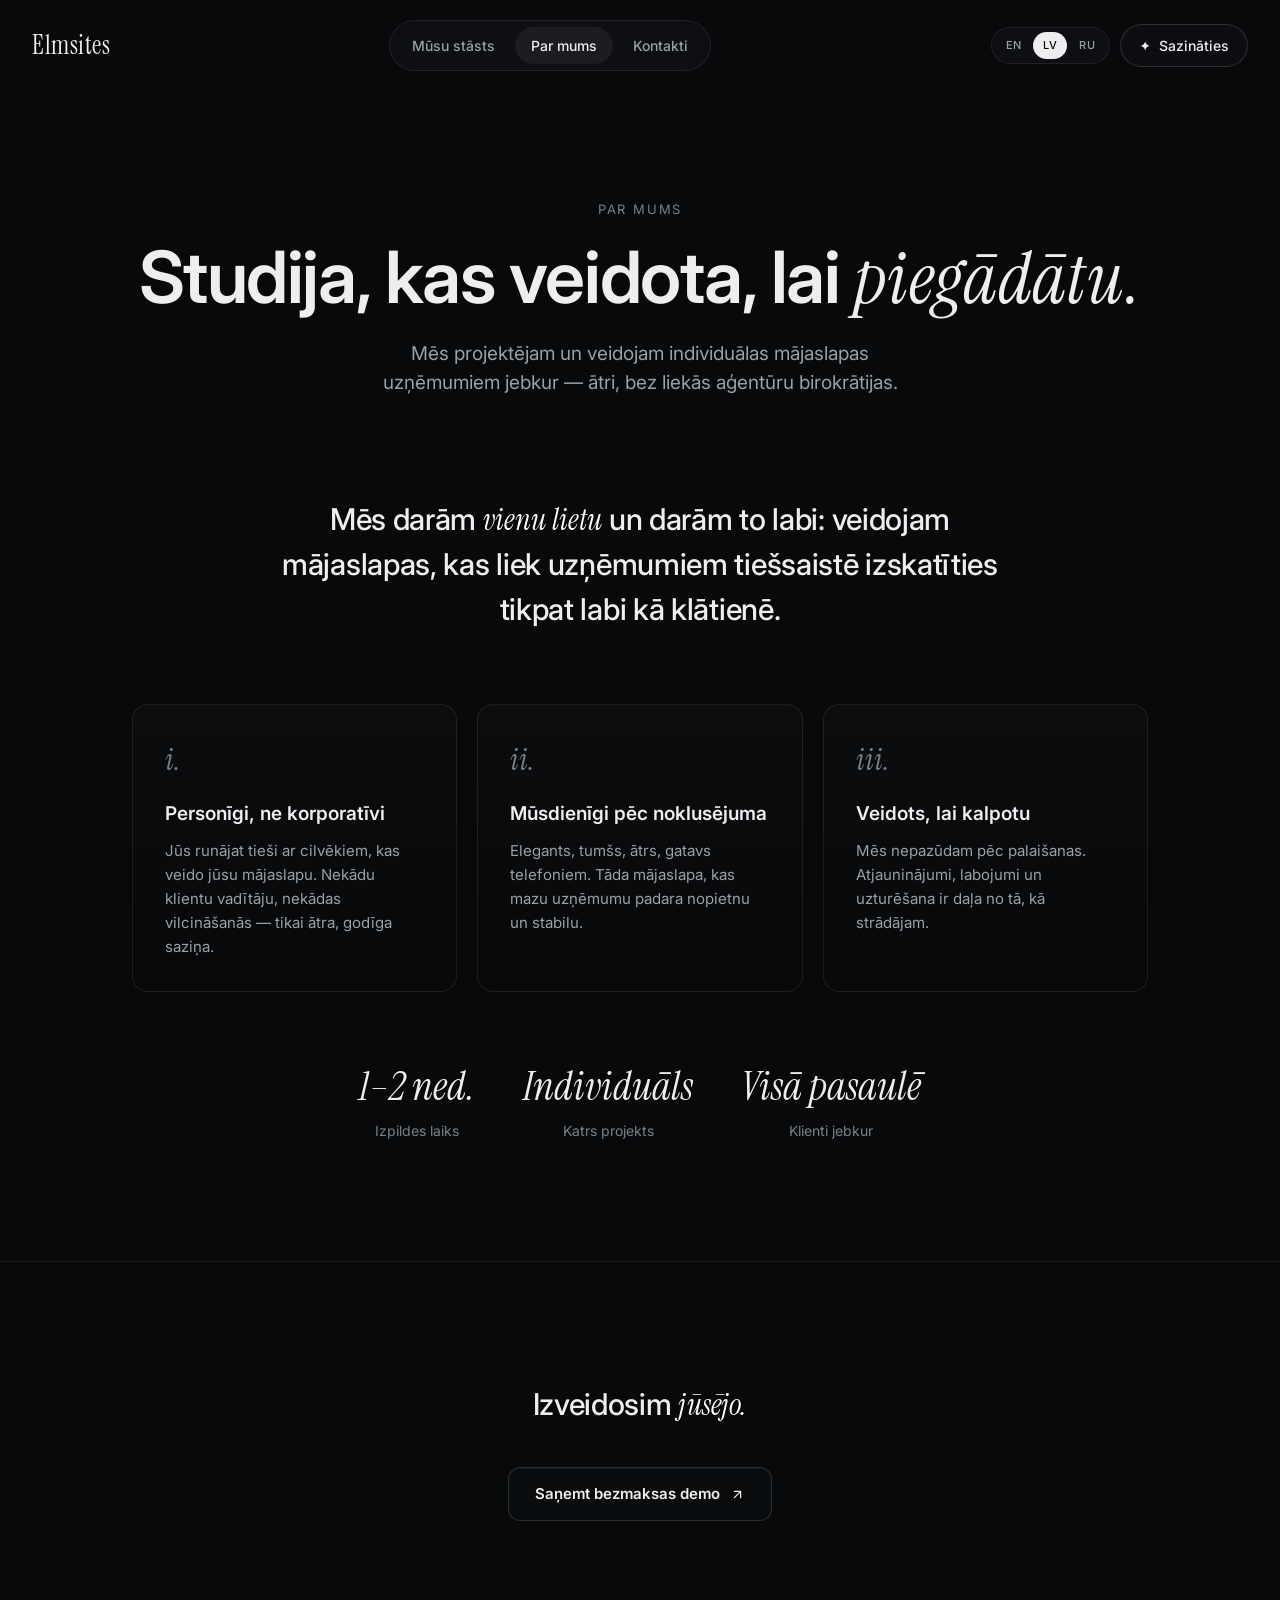
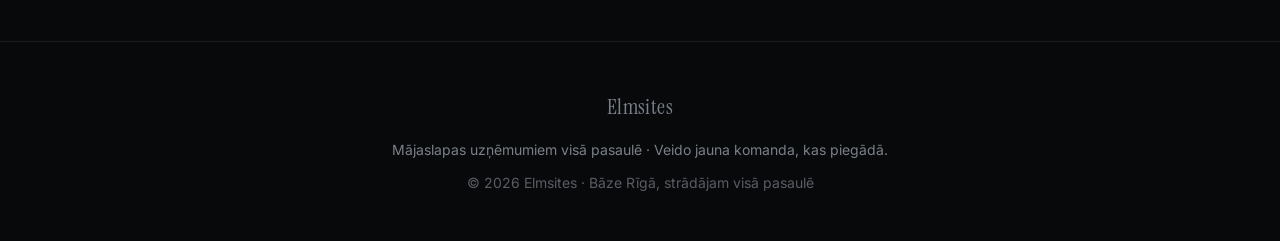
==== about.html @ c62d7037 "Baseline: Elmsites static site before green-portfolio work" ====
<!DOCTYPE html>
<html lang="lv">
<head>
<meta charset="UTF-8" />
<meta name="viewport" content="width=device-width, initial-scale=1.0" />
<title>Par mums — Elmsites</title>
<meta name="description" content="Elmsites ir jauna komanda, kas veido individuālas, mūsdienīgas mājaslapas uzņēmumiem Rīgā un visā pasaulē." />
<link rel="canonical" href="https://elmsites.com/about.html" />
<meta property="og:title" content="Par mums — Elmsites" />
<meta property="og:description" content="Jauna komanda, kas veido individuālas, mūsdienīgas mājaslapas uzņēmumiem." />
<meta property="og:url" content="https://elmsites.com/about.html" />
<meta property="og:type" content="website" />
<meta name="twitter:card" content="summary_large_image" />
<link rel="preconnect" href="https://fonts.googleapis.com" />
<link rel="preconnect" href="https://fonts.gstatic.com" crossorigin />
<link href="https://fonts.googleapis.com/css2?family=Inter:wght@400;500;600;700&family=Instrument+Serif:ital@0;1&display=swap" rel="stylesheet" />
<link rel="stylesheet" href="css/style.css" />
</head>
<body>
  <a class="skip-link" href="#main">Skip to content</a>

  <nav class="nav" aria-label="Primary">
    <a href="index.html" class="logo">Elmsites</a>
    <div class="nav-pill">
      <a href="our-story.html" data-i18n="nav.story">Our Story</a>
      <a href="about.html" aria-current="page" data-i18n="nav.about">About</a>
      <a href="contact.html" data-i18n="nav.contact">Contact</a>
    </div>
    <div class="nav-right">
      <div class="lang-dock" role="navigation" aria-label="Language">
        <a href="#" data-locale="en">EN</a>
        <a href="#" data-locale="lv" aria-current="true">LV</a>
        <a href="#" data-locale="ru">RU</a>
      </div>
      <a href="contact.html" class="nav-cta" aria-label="Contact Us"><span aria-hidden="true">✦</span><span class="cta-label" data-i18n="nav.cta"> Contact Us</span></a>
    </div>
  </nav>

  <main id="main">
    <section class="page-hero"><div class="wrap">
      <div class="label" data-i18n="about.label">About</div>
      <h1 data-i18n="about.h1">A studio built to <span class="kw">ship.</span></h1>
      <p data-i18n="about.sub">We design and build custom websites for businesses anywhere — fast, without the agency bloat.</p>
    </div></section>

    <section class="block" style="border-top:none;padding-top:20px;"><div class="wrap">
      <p class="lead" data-i18n="about.lead">We do <span class="kw">one thing</span> and do it well: build sites that make businesses look as good online as they do in person.</p>
      <div class="grid">
        <div class="card"><div class="n" aria-hidden="true">i.</div><h2 data-i18n="about.card1.h">Personal, not corporate</h2><p data-i18n="about.card1.p">You talk directly to the people building your site. No account managers, no runaround — just fast, honest communication.</p></div>
        <div class="card"><div class="n" aria-hidden="true">ii.</div><h2 data-i18n="about.card2.h">Modern by default</h2><p data-i18n="about.card2.p">Sleek, dark, fast, mobile-ready. The kind of site that makes a small business look established and serious.</p></div>
        <div class="card"><div class="n" aria-hidden="true">iii.</div><h2 data-i18n="about.card3.h">Built to last</h2><p data-i18n="about.card3.p">We don't disappear after launch. Updates, tweaks, and upkeep are part of how we work.</p></div>
      </div>
      <div class="stats">
        <div class="stat"><div class="big" data-i18n="about.stat1.big">1–2 wk</div><div class="cap" data-i18n="about.stat1.cap">Turnaround</div></div>
        <div class="stat"><div class="big" data-i18n="about.stat2.big">Custom</div><div class="cap" data-i18n="about.stat2.cap">Every build</div></div>
        <div class="stat"><div class="big" data-i18n="about.stat3.big">Worldwide</div><div class="cap" data-i18n="about.stat3.cap">Clients anywhere</div></div>
      </div>
    </div></section>

    <section class="block"><div class="wrap">
      <p class="lead" data-i18n="about.cta.lead">Let's build <span class="kw">yours.</span></p>
      <div style="text-align:center;margin-top:40px;">
        <a href="contact.html" class="btn"><span data-i18n="btn.demo">Get a free demo</span>
          <svg class="arr" width="15" height="15" viewBox="0 0 24 24" fill="none" stroke="currentColor" stroke-width="2" stroke-linecap="round" stroke-linejoin="round" aria-hidden="true" focusable="false"><path d="M7 17 17 7M7 7h10v10"/></svg>
        </a>
      </div>
    </div></section>
  </main>

  <footer>
    <div class="logo">Elmsites</div>
    <div data-i18n="footer.tagline">Websites for businesses everywhere · Built by a young team that ships.</div>
    <div style="margin-top:12px;opacity:.7;" data-i18n="footer.copy">© 2026 Elmsites · Based in Riga, working worldwide</div>
  </footer>

  <script src="js/i18n.js" defer></script>
</body>
</html>
---- css/style.css ----
:root {
  --bg: #08090B; --surface: #0F1114; --text: #EDEEF0;
  --muted: #7A8089; --muted-2: #9AA0A8;
  --border: rgba(255,255,255,0.08); --border-2: rgba(255,255,255,0.14);
}
* { margin:0; padding:0; box-sizing:border-box; }
html { scroll-behavior:smooth; }
body { background:var(--bg); color:var(--text); font-family:'Inter',system-ui,sans-serif; -webkit-font-smoothing:antialiased; line-height:1.5; overflow-x:hidden; }
.kw { font-family:'Instrument Serif',Georgia,serif; font-style:italic; font-weight:400; letter-spacing:0.01em; }
a { color:inherit; text-decoration:none; }
::selection { background:rgba(255,255,255,0.16); }

/* accessibility: skip link + focus states */
.skip-link { position:absolute; left:-9999px; top:0; background:#fff; color:#08090B; padding:10px 18px; z-index:100; border-radius:0 0 8px 0; font-weight:600; font-size:14px; }
.skip-link:focus { left:0; top:0; }
a:focus-visible, button:focus-visible, .btn:focus-visible, .method:focus-visible, .nav-pill a:focus-visible, .nav-cta:focus-visible {
  outline:2px solid #fff; outline-offset:3px; border-radius:8px;
}

/* nav */
.nav { position:fixed; top:0; left:0; right:0; z-index:50; display:flex; align-items:center; justify-content:space-between; padding:20px 32px; }
.logo { font-family:'Instrument Serif',serif; font-size:26px; letter-spacing:0.02em; }
.nav-pill { display:flex; align-items:center; gap:4px; padding:6px; border:1px solid var(--border); border-radius:999px; background:rgba(20,23,27,0.5); backdrop-filter:blur(12px); }
.nav-pill a { padding:8px 16px; font-size:14px; font-weight:500; color:var(--muted-2); border-radius:999px; transition:.2s; }
.nav-pill a:hover { color:var(--text); }
.nav-pill a[aria-current="page"] { color:var(--text); background:rgba(255,255,255,0.06); }
.nav-cta { display:inline-flex; align-items:center; gap:8px; padding:10px 18px; border:1px solid var(--border-2); border-radius:999px; font-size:14px; font-weight:500; background:rgba(20,23,27,0.4); backdrop-filter:blur(12px); transition:.2s; }
.nav-cta:hover { background:rgba(255,255,255,0.06); border-color:rgba(255,255,255,0.24); }
.nav-right { display:flex; align-items:center; gap:10px; }
.lang-dock { display:flex; align-items:center; gap:2px; padding:4px; border:1px solid var(--border); border-radius:999px; background:rgba(20,23,27,0.5); backdrop-filter:blur(12px); }
.lang-dock a { padding:5px 10px; font-size:11px; font-weight:500; letter-spacing:0.04em; color:var(--muted-2); border-radius:999px; transition:.2s; }
.lang-dock a:hover { color:var(--text); }
.lang-dock a[aria-current="true"] { background:var(--text); color:var(--bg); }

main { position:relative; z-index:1; }
.wrap { max-width:1080px; margin:0 auto; padding:0 32px; }

/* HERO with shader */
.hero { position:relative; height:100vh; overflow:hidden; }
.hero canvas { position:absolute; inset:0; width:100%; height:100%; display:block; }
.hero .overlay { position:absolute; inset:0; background:linear-gradient(180deg,#08090Bcc 0%, #08090B66 45%, #08090B 100%); pointer-events:none; }
.hero .content { position:relative; z-index:2; height:100%; display:flex; flex-direction:column; align-items:center; justify-content:center; text-align:center; padding:0 24px; }
.hero h1 { font-weight:600; font-size:clamp(44px,8vw,88px); line-height:1.03; letter-spacing:-0.02em; max-width:14ch; text-shadow:0 6px 40px rgba(0,0,0,0.5); }
.hero h1 .kw { font-size:1.05em; }
.hero .sub { margin-top:24px; font-size:clamp(16px,2.2vw,20px); color:var(--muted-2); max-width:540px; text-shadow:0 4px 24px rgba(0,0,0,0.4); }
.hero-cta { display:flex; gap:14px; flex-wrap:wrap; justify-content:center; margin-top:40px; }

/* rotating headline */
.sr-only { position:absolute; width:1px; height:1px; padding:0; margin:-1px; overflow:hidden; clip:rect(0,0,0,0); white-space:nowrap; border:0; }
.hero h1.hero-rotate { max-width:none; font-weight:400; }
.hero .rotate-grid { display:inline-grid; place-items:center; grid-template-areas:"stack"; font-family:'Instrument Serif',Georgia,serif; font-weight:400; font-size:clamp(31px,7.5vw,84px); line-height:1.06; letter-spacing:-0.01em; max-width:100%; }
.rotate-word { grid-area:stack; opacity:0; white-space:nowrap; animation:rotate-crossfade 7.2s infinite; }
@keyframes rotate-crossfade {
  0%   { opacity:0; transform:translateY(8px); }
  4%   { opacity:1; transform:translateY(0); }
  29%  { opacity:1; transform:translateY(0); }
  33%  { opacity:0; transform:translateY(-8px); }
  100% { opacity:0; }
}
@media (prefers-reduced-motion: reduce){
  .hero .rotate-grid { display:flex; flex-direction:column; gap:0.12em; }
  .rotate-word { animation:none; opacity:1; transform:none; }
}

.btn { display:inline-flex; align-items:center; gap:10px; padding:15px 26px; border-radius:12px; background:rgba(13,15,18,0.6); border:1px solid var(--border-2); font-weight:600; font-size:15px; backdrop-filter:blur(8px); transition:.18s; box-shadow:inset 0 1px 0 rgba(255,255,255,0.06); }
.btn:hover { background:rgba(20,23,27,0.8); border-color:rgba(255,255,255,0.24); transform:translateY(-1px); }
.btn .arr { transition:transform .2s; }
.btn:hover .arr { transform:translate(2px,-2px); }
.btn-ghost { background:transparent; box-shadow:none; border-color:var(--border); color:var(--muted-2); }
.btn-ghost:hover { color:var(--text); }

.socials { display:flex; align-items:center; gap:24px; margin-top:48px; color:var(--muted); }
.socials a:hover { color:var(--text); }
.socials .divider { width:1px; height:18px; background:var(--border-2); }

/* sections */
section.block { padding:120px 0; border-top:1px solid var(--border); }
.page-hero { padding:200px 0 80px; text-align:center; }
.page-hero .label { font-size:13px; letter-spacing:0.14em; text-transform:uppercase; color:var(--muted); margin-bottom:20px; }
.page-hero h1 { font-weight:600; font-size:clamp(40px,6.5vw,72px); line-height:1.04; letter-spacing:-0.02em; }
.page-hero p { color:var(--muted-2); font-size:19px; max-width:560px; margin:24px auto 0; }
.lead { font-size:clamp(22px,3vw,30px); line-height:1.5; letter-spacing:-0.01em; max-width:760px; margin:0 auto; text-align:center; font-weight:500; }
.lead .kw { color:#fff; }
.muted-lead { color:var(--muted-2); font-size:clamp(17px,2vw,19px); max-width:640px; margin:32px auto 0; text-align:center; line-height:1.7; }

.grid { display:grid; grid-template-columns:repeat(3,1fr); gap:20px; margin-top:72px; }
.card { padding:32px; border:1px solid var(--border); border-radius:16px; background:linear-gradient(180deg,rgba(255,255,255,0.02),transparent); transition:.2s; }
.card:hover { border-color:var(--border-2); transform:translateY(-2px); }
.card .n { font-family:'Instrument Serif',serif; font-style:italic; font-size:30px; color:var(--muted); margin-bottom:18px; }
.card h2 { font-size:19px; font-weight:600; margin-bottom:10px; }
.card p { color:var(--muted-2); font-size:15px; line-height:1.6; }

.stats { display:flex; justify-content:center; gap:48px; margin-top:64px; flex-wrap:wrap; }
.stat { text-align:center; }
.stat .big { font-family:'Instrument Serif',serif; font-style:italic; font-size:40px; }
.stat .cap { color:var(--muted); font-size:14px; margin-top:4px; }

.timeline { max-width:680px; margin:72px auto 0; }
.tl-item { display:grid; grid-template-columns:120px 1fr; gap:32px; padding:32px 0; border-top:1px solid var(--border); }
.tl-item .when { font-family:'Instrument Serif',serif; font-style:italic; font-size:22px; color:var(--muted-2); }
.tl-item h2 { font-size:20px; font-weight:600; margin-bottom:8px; }
.tl-item p { color:var(--muted-2); font-size:15px; line-height:1.65; }

.contact-box { max-width:620px; margin:72px auto 0; }
.contact-methods { display:flex; flex-direction:column; gap:14px; margin-top:40px; }
.method { display:flex; align-items:center; justify-content:space-between; padding:22px 28px; border:1px solid var(--border); border-radius:14px; background:linear-gradient(180deg,rgba(255,255,255,0.02),transparent); transition:.2s; }
.method:hover { border-color:var(--border-2); background:rgba(255,255,255,0.03); }
.method .m-label { color:var(--muted); font-size:13px; letter-spacing:0.08em; text-transform:uppercase; }
.method .m-value { font-size:18px; font-weight:500; margin-top:4px; }
.method .arr { color:var(--muted); }

/* features bento ("What you get") */
.features-head { max-width:640px; margin:0 auto; text-align:center; }
.features-head .label { font-size:13px; letter-spacing:0.14em; text-transform:uppercase; color:var(--muted); margin-bottom:20px; }
.features-head h2 { font-family:'Instrument Serif',Georgia,serif; font-weight:400; font-size:clamp(36px,5vw,52px); letter-spacing:-0.01em; }
.features-head > p { color:var(--muted-2); margin-top:16px; font-size:16px; }

.bento { display:grid; grid-template-columns:repeat(6,1fr); gap:8px; margin-top:56px; }
.bcard { position:relative; overflow:hidden; grid-column:1/-1; border:1px solid var(--border); border-radius:10px; background:rgba(15,17,20,0.35); backdrop-filter:blur(8px); transition:border-color .3s; }
.bcard:hover { border-color:rgba(255,255,255,0.25); }
.bcard .pad { padding:24px; }
.bcard h3 { font-size:18px; font-weight:500; }
.bcard p { color:var(--muted-2); font-size:14px; line-height:1.6; margin-top:8px; }
.bcard .center { text-align:center; margin-top:24px; }

.ink-06{color:rgba(237,238,240,.06);} .ink-10{color:rgba(237,238,240,.10);}
.ink-15{color:rgba(237,238,240,.15);} .ink-30{color:rgba(237,238,240,.30);}
.ink-50{color:rgba(237,238,240,.50);} .ink-60{color:rgba(237,238,240,.60);}
.ink-80{color:rgba(237,238,240,.80);} .ink-100{color:var(--text);}

.bcard-days { display:flex; }
.bcard-days .inner { margin:auto; width:fit-content; padding:32px 24px 24px; }
.ring-wrap { position:relative; display:flex; align-items:center; height:96px; width:224px; }
.ring-wrap svg { position:absolute; inset:0; width:100%; height:100%; }
.ring-wrap .big-num { font-family:'Instrument Serif',Georgia,serif; font-size:48px; letter-spacing:-0.01em; margin:0 auto; position:relative; }
.bcard-days h3 { margin-top:16px; text-align:center; }

.gauge { display:block; margin:0 auto; width:176px; padding-top:16px; }
.growth { display:block; width:100%; padding-top:24px; }

.chip { position:relative; width:48px; height:48px; border-radius:999px; border:1px solid var(--border); display:flex; flex-shrink:0; }
.chip::before { content:''; position:absolute; inset:-8px; border-radius:999px; border:1px solid rgba(237,238,240,.06); }
.chip svg { margin:auto; }

.bcard-split .pad { display:grid; gap:24px; height:100%; }
.bcard-split .info { position:relative; z-index:1; display:flex; flex-direction:column; justify-content:space-between; gap:40px; }

.browser { position:relative; margin:24px -24px -24px 0; border-top:1px solid var(--border); border-left:1px solid var(--border); border-top-left-radius:12px; padding:32px 24px 24px; }
.browser .dots { position:absolute; top:10px; left:12px; display:flex; gap:4px; }
.browser .dots span { width:8px; height:8px; border-radius:999px; border:1px solid rgba(237,238,240,.15); background:rgba(237,238,240,.10); }
.browser svg { display:block; width:100%; }

.langs { position:relative; margin-top:24px; }
.langs::before { content:''; position:absolute; inset:0; margin:0 auto; width:1px; background:var(--border); }
.langs .rows { position:relative; display:flex; flex-direction:column; justify-content:center; gap:24px; padding:24px 0; height:100%; }
.lang-row { display:flex; align-items:center; gap:8px; }
.lang-row.right { width:calc(50% + 14px); justify-content:flex-end; }
.lang-row.left { margin-left:calc(50% - 16px); }
.lang-dot { display:grid; place-items:center; width:28px; height:28px; border-radius:999px; border:1px solid rgba(237,238,240,.15); background:var(--bg); font-size:10px; font-weight:500; letter-spacing:.05em; color:rgba(237,238,240,.7); box-shadow:0 0 0 4px var(--bg); flex-shrink:0; }
.lang-dot.lg { width:32px; height:32px; }
.lang-tag { border:1px solid var(--border); background:var(--bg); border-radius:6px; padding:4px 8px; font-size:12px; color:var(--muted-2); white-space:nowrap; }

@media (min-width:640px){
  .bcard.sm-3 { grid-column:span 3; }
  .bcard-split .pad { grid-template-columns:1fr 1fr; }
  .browser { margin-left:24px; }
  .browser svg { width:150%; }
  .langs { margin:-24px -24px -24px 0; }
}
@media (min-width:1024px){
  .bcard.lg-2 { grid-column:span 2; }
  .bcard.lg-3 { grid-column:span 3; }
}

/* pricing */
.pricing-grid { display:grid; grid-template-columns:1fr; gap:8px; margin-top:56px; }

.pill { display:inline-flex; align-items:center; border-radius:999px; border:1px solid rgba(237,238,240,.15); color:rgba(237,238,240,.6); padding:2px 10px; font-size:10px; font-weight:500; text-transform:uppercase; letter-spacing:.18em; }
.pill.em { border-color:rgba(237,238,240,.25); color:var(--text); }

.start-btn { display:inline-flex; height:40px; align-items:center; justify-content:center; white-space:nowrap; border-radius:8px; padding:0 16px; font-size:14px; font-weight:500; border:1px solid rgba(237,238,240,.15); transition:background .2s,color .2s; }
.start-btn:hover { background:rgba(237,238,240,.05); }
.start-btn.solid { background:var(--text); color:var(--bg); border-color:transparent; }
.start-btn.solid:hover { background:rgba(237,238,240,.9); }

.pcard-head { position:relative; display:flex; flex-wrap:wrap; align-items:center; gap:12px; padding:20px; }
.pcard-head .right { margin-left:auto; }
.pcard-head .note { margin-left:auto; font-size:12px; color:var(--muted-2); }

.price { font-family:'Instrument Serif',Georgia,serif; font-size:48px; letter-spacing:-0.01em; line-height:1; }
.price.xl { font-size:60px; }
.price-suffix { font-size:14px; color:var(--muted-2); }
.price-row { display:flex; align-items:baseline; gap:8px; padding:4px 20px; }

.feat-list { list-style:none; margin:0; padding:0; display:grid; gap:14px; font-size:14px; color:var(--muted-2); }
.feat-list li { display:flex; align-items:flex-start; gap:12px; line-height:1.6; }
.feat-check { margin-top:2px; flex-shrink:0; display:grid; place-items:center; width:16px; height:16px; border-radius:999px; background:var(--text); color:var(--bg); }
.pcard-feats { padding:20px; }

.pcard-featured .texture { position:absolute; inset:0; pointer-events:none; -webkit-mask-image:linear-gradient(to bottom,#fff,transparent 85%); mask-image:linear-gradient(to bottom,#fff,transparent 85%); }
.pcard-featured .texture::before { content:''; position:absolute; inset:0; background:linear-gradient(to bottom right, rgba(237,238,240,.07), transparent 50%); }
.pcard-featured .texture::after { content:''; position:absolute; inset:0; background-image:linear-gradient(to right, rgba(237,238,240,.05) 1px, transparent 1px); background-size:24px 24px; }
.pcard-body { position:relative; display:flex; flex-direction:column; padding:4px 20px 20px; }
.pcard-body .price-col { display:flex; align-items:baseline; gap:8px; padding-bottom:20px; }

.addon-list { list-style:none; margin:0; padding:0 20px 20px; }
.addon-list li { display:flex; align-items:center; justify-content:space-between; gap:24px; border-bottom:1px solid rgba(237,238,240,.06); padding:10px 0; font-size:14px; }
.addon-list li:last-child { border-bottom:0; }
.addon-name { display:flex; align-items:center; gap:12px; color:var(--muted-2); }
.addon-plus { display:grid; place-items:center; width:16px; height:16px; flex-shrink:0; border-radius:999px; border:1px solid rgba(237,238,240,.2); color:rgba(237,238,240,.6); }
.addon-price { white-space:nowrap; font-variant-numeric:tabular-nums; color:rgba(237,238,240,.8); }

@media (min-width:768px){
  .pricing-grid { grid-template-columns:repeat(2,1fr); }
  .pricing-grid .bcard { grid-column:span 1; }
  .pricing-grid .md-2 { grid-column:span 2; }
}
@media (min-width:1024px){
  .pricing-grid { grid-template-columns:repeat(8,1fr); }
  .pricing-grid .lg-5 { grid-column:span 5; }
  .pricing-grid .lg-4 { grid-column:span 4; }
  .pricing-grid .lg-3 { grid-column:span 3; }
  .pcard-body { flex-direction:row; gap:32px; }
  .pcard-body .price-col { width:30%; flex-direction:column; align-items:flex-start; gap:4px; padding-bottom:0; }
  .pcard-body .feat-col { width:70%; }
}

footer { border-top:1px solid var(--border); padding:48px 32px; text-align:center; color:var(--muted); font-size:14px; }
footer .logo { margin-bottom:16px; font-size:22px; }

@media (max-width:760px){
  .nav{padding:16px 20px;} .nav-pill{display:none;}
  .nav-right{gap:8px;}
  .lang-dock{padding:3px;} .lang-dock a{padding:5px 8px;}
  .nav-cta{padding:9px 12px;} .nav-cta .cta-label{display:none;}
  .grid{grid-template-columns:1fr;} .tl-item{grid-template-columns:1fr;gap:8px;}
  .wrap{padding:0 20px;}
}
@media (prefers-reduced-motion: reduce){ html { scroll-behavior:auto; } }
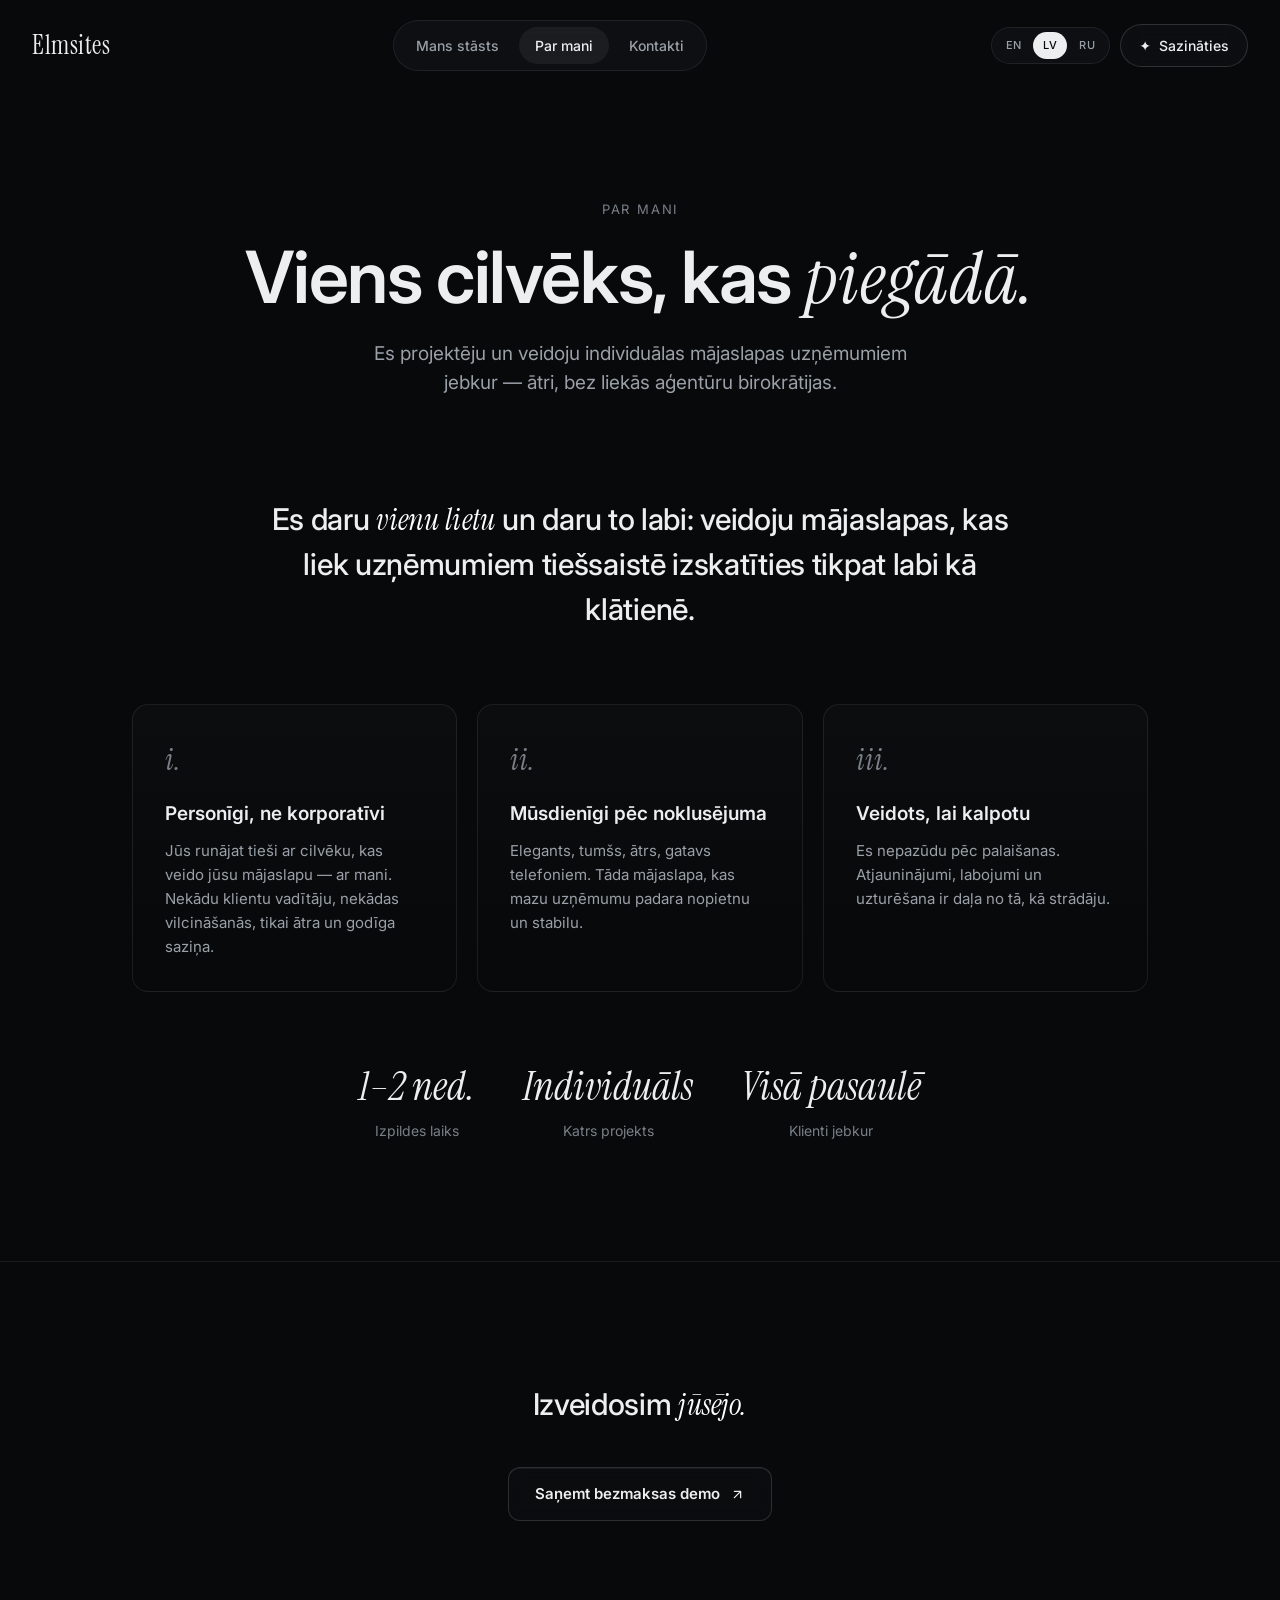
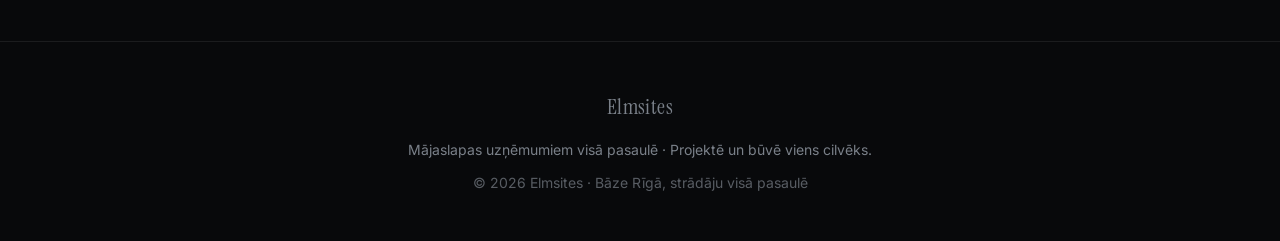
==== commit b4ab1ae6: "green-portfolio: demo fan, process strip, green accent, solo copy - Demo fan showcase (7 cards) port" ====
--- a/about.html
+++ b/about.html
@@ -3,11 +3,11 @@
 <head>
 <meta charset="UTF-8" />
 <meta name="viewport" content="width=device-width, initial-scale=1.0" />
-<title>Par mums — Elmsites</title>
-<meta name="description" content="Elmsites ir jauna komanda, kas veido individuālas, mūsdienīgas mājaslapas uzņēmumiem Rīgā un visā pasaulē." />
+<title>Par mani — Elmsites</title>
+<meta name="description" content="Elmsites ir viena cilvēka darbs — veidoju individuālas, mūsdienīgas mājaslapas uzņēmumiem Rīgā un visā pasaulē. Strādāju viens, runājat tieši ar mani." />
 <link rel="canonical" href="https://elmsites.com/about.html" />
-<meta property="og:title" content="Par mums — Elmsites" />
-<meta property="og:description" content="Jauna komanda, kas veido individuālas, mūsdienīgas mājaslapas uzņēmumiem." />
+<meta property="og:title" content="Par mani — Elmsites" />
+<meta property="og:description" content="Strādāju viens un veidoju individuālas, mūsdienīgas mājaslapas uzņēmumiem." />
 <meta property="og:url" content="https://elmsites.com/about.html" />
 <meta property="og:type" content="website" />
 <meta name="twitter:card" content="summary_large_image" />
@@ -22,7 +22,7 @@
   <nav class="nav" aria-label="Primary">
     <a href="index.html" class="logo">Elmsites</a>
     <div class="nav-pill">
-      <a href="our-story.html" data-i18n="nav.story">Our Story</a>
+      <a href="our-story.html" data-i18n="nav.story">My Story</a>
       <a href="about.html" aria-current="page" data-i18n="nav.about">About</a>
       <a href="contact.html" data-i18n="nav.contact">Contact</a>
     </div>
@@ -39,16 +39,16 @@
   <main id="main">
     <section class="page-hero"><div class="wrap">
       <div class="label" data-i18n="about.label">About</div>
-      <h1 data-i18n="about.h1">A studio built to <span class="kw">ship.</span></h1>
-      <p data-i18n="about.sub">We design and build custom websites for businesses anywhere — fast, without the agency bloat.</p>
+      <h1 data-i18n="about.h1">One person who <span class="kw">ships.</span></h1>
+      <p data-i18n="about.sub">I design and build custom websites for businesses anywhere — fast, without the agency bloat.</p>
     </div></section>
 
     <section class="block" style="border-top:none;padding-top:20px;"><div class="wrap">
-      <p class="lead" data-i18n="about.lead">We do <span class="kw">one thing</span> and do it well: build sites that make businesses look as good online as they do in person.</p>
+      <p class="lead" data-i18n="about.lead">I do <span class="kw">one thing</span> and do it well: build sites that make businesses look as good online as they do in person.</p>
       <div class="grid">
-        <div class="card"><div class="n" aria-hidden="true">i.</div><h2 data-i18n="about.card1.h">Personal, not corporate</h2><p data-i18n="about.card1.p">You talk directly to the people building your site. No account managers, no runaround — just fast, honest communication.</p></div>
+        <div class="card"><div class="n" aria-hidden="true">i.</div><h2 data-i18n="about.card1.h">Personal, not corporate</h2><p data-i18n="about.card1.p">You talk directly to the person building your site — me. No account managers, no runaround, just fast and honest communication.</p></div>
         <div class="card"><div class="n" aria-hidden="true">ii.</div><h2 data-i18n="about.card2.h">Modern by default</h2><p data-i18n="about.card2.p">Sleek, dark, fast, mobile-ready. The kind of site that makes a small business look established and serious.</p></div>
-        <div class="card"><div class="n" aria-hidden="true">iii.</div><h2 data-i18n="about.card3.h">Built to last</h2><p data-i18n="about.card3.p">We don't disappear after launch. Updates, tweaks, and upkeep are part of how we work.</p></div>
+        <div class="card"><div class="n" aria-hidden="true">iii.</div><h2 data-i18n="about.card3.h">Built to last</h2><p data-i18n="about.card3.p">I don't disappear after launch. Updates, tweaks, and upkeep are part of how I work.</p></div>
       </div>
       <div class="stats">
         <div class="stat"><div class="big" data-i18n="about.stat1.big">1–2 wk</div><div class="cap" data-i18n="about.stat1.cap">Turnaround</div></div>
@@ -69,7 +69,7 @@
 
   <footer>
     <div class="logo">Elmsites</div>
-    <div data-i18n="footer.tagline">Websites for businesses everywhere · Built by a young team that ships.</div>
+    <div data-i18n="footer.tagline">Websites for businesses everywhere · Designed and built by one person.</div>
     <div style="margin-top:12px;opacity:.7;" data-i18n="footer.copy">© 2026 Elmsites · Based in Riga, working worldwide</div>
   </footer>
 
--- a/css/style.css
+++ b/css/style.css
@@ -2,6 +2,16 @@
   --bg: #08090B; --surface: #0F1114; --text: #EDEEF0;
   --muted: #7A8089; --muted-2: #9AA0A8;
   --border: rgba(255,255,255,0.08); --border-2: rgba(255,255,255,0.14);
+
+  /* Elm green accent — retune here, used everywhere.
+     --accent        #3A7D5C  fills, badges, borders. White text on it = 4.92:1 (WCAG AA).
+     --accent-bright #7FD1A4  green TEXT/links on the dark bg = 10.9:1 (AA/AAA).
+                              (--accent as text on --bg is only 4.05:1, so never use it for body text.) */
+  --accent: #3A7D5C;
+  --accent-bright: #7FD1A4;
+  --accent-on: #FFFFFF;
+  --accent-line: rgba(58,125,92,0.45);
+  --accent-wash: rgba(58,125,92,0.10);
 }
 * { margin:0; padding:0; box-sizing:border-box; }
 html { scroll-behavior:smooth; }
@@ -14,7 +24,7 @@
 .skip-link { position:absolute; left:-9999px; top:0; background:#fff; color:#08090B; padding:10px 18px; z-index:100; border-radius:0 0 8px 0; font-weight:600; font-size:14px; }
 .skip-link:focus { left:0; top:0; }
 a:focus-visible, button:focus-visible, .btn:focus-visible, .method:focus-visible, .nav-pill a:focus-visible, .nav-cta:focus-visible {
-  outline:2px solid #fff; outline-offset:3px; border-radius:8px;
+  outline:2px solid var(--accent-bright); outline-offset:3px; border-radius:8px;
 }
 
 /* nav */
@@ -25,7 +35,7 @@
 .nav-pill a:hover { color:var(--text); }
 .nav-pill a[aria-current="page"] { color:var(--text); background:rgba(255,255,255,0.06); }
 .nav-cta { display:inline-flex; align-items:center; gap:8px; padding:10px 18px; border:1px solid var(--border-2); border-radius:999px; font-size:14px; font-weight:500; background:rgba(20,23,27,0.4); backdrop-filter:blur(12px); transition:.2s; }
-.nav-cta:hover { background:rgba(255,255,255,0.06); border-color:rgba(255,255,255,0.24); }
+.nav-cta:hover { background:var(--accent-wash); border-color:var(--accent-line); }
 .nav-right { display:flex; align-items:center; gap:10px; }
 .lang-dock { display:flex; align-items:center; gap:2px; padding:4px; border:1px solid var(--border); border-radius:999px; background:rgba(20,23,27,0.5); backdrop-filter:blur(12px); }
 .lang-dock a { padding:5px 10px; font-size:11px; font-weight:500; letter-spacing:0.04em; color:var(--muted-2); border-radius:999px; transition:.2s; }
@@ -63,11 +73,11 @@
 }
 
 .btn { display:inline-flex; align-items:center; gap:10px; padding:15px 26px; border-radius:12px; background:rgba(13,15,18,0.6); border:1px solid var(--border-2); font-weight:600; font-size:15px; backdrop-filter:blur(8px); transition:.18s; box-shadow:inset 0 1px 0 rgba(255,255,255,0.06); }
-.btn:hover { background:rgba(20,23,27,0.8); border-color:rgba(255,255,255,0.24); transform:translateY(-1px); }
-.btn .arr { transition:transform .2s; }
-.btn:hover .arr { transform:translate(2px,-2px); }
+.btn:hover { background:rgba(20,23,27,0.8); border-color:var(--accent-line); transform:translateY(-1px); }
+.btn .arr { transition:transform .2s, color .2s; }
+.btn:hover .arr { transform:translate(2px,-2px); color:var(--accent-bright); }
 .btn-ghost { background:transparent; box-shadow:none; border-color:var(--border); color:var(--muted-2); }
-.btn-ghost:hover { color:var(--text); }
+.btn-ghost:hover { color:var(--accent-bright); border-color:var(--accent-line); }
 
 .socials { display:flex; align-items:center; gap:24px; margin-top:48px; color:var(--muted); }
 .socials a:hover { color:var(--text); }
@@ -176,12 +186,12 @@
 .pricing-grid { display:grid; grid-template-columns:1fr; gap:8px; margin-top:56px; }
 
 .pill { display:inline-flex; align-items:center; border-radius:999px; border:1px solid rgba(237,238,240,.15); color:rgba(237,238,240,.6); padding:2px 10px; font-size:10px; font-weight:500; text-transform:uppercase; letter-spacing:.18em; }
-.pill.em { border-color:rgba(237,238,240,.25); color:var(--text); }
+.pill.em { border-color:var(--accent-line); color:var(--accent-bright); }
 
 .start-btn { display:inline-flex; height:40px; align-items:center; justify-content:center; white-space:nowrap; border-radius:8px; padding:0 16px; font-size:14px; font-weight:500; border:1px solid rgba(237,238,240,.15); transition:background .2s,color .2s; }
 .start-btn:hover { background:rgba(237,238,240,.05); }
-.start-btn.solid { background:var(--text); color:var(--bg); border-color:transparent; }
-.start-btn.solid:hover { background:rgba(237,238,240,.9); }
+.start-btn.solid { background:var(--accent); color:var(--accent-on); border-color:transparent; }
+.start-btn.solid:hover { background:#43906A; }
 
 .pcard-head { position:relative; display:flex; flex-wrap:wrap; align-items:center; gap:12px; padding:20px; }
 .pcard-head .right { margin-left:auto; }
@@ -194,7 +204,7 @@
 
 .feat-list { list-style:none; margin:0; padding:0; display:grid; gap:14px; font-size:14px; color:var(--muted-2); }
 .feat-list li { display:flex; align-items:flex-start; gap:12px; line-height:1.6; }
-.feat-check { margin-top:2px; flex-shrink:0; display:grid; place-items:center; width:16px; height:16px; border-radius:999px; background:var(--text); color:var(--bg); }
+.feat-check { margin-top:2px; flex-shrink:0; display:grid; place-items:center; width:16px; height:16px; border-radius:999px; background:var(--accent); color:var(--accent-on); }
 .pcard-feats { padding:20px; }
 
 .pcard-featured .texture { position:absolute; inset:0; pointer-events:none; -webkit-mask-image:linear-gradient(to bottom,#fff,transparent 85%); mask-image:linear-gradient(to bottom,#fff,transparent 85%); }
@@ -225,6 +235,67 @@
   .pcard-body .feat-col { width:70%; }
 }
 
+/* ============ DEMO FAN SHOWCASE ============ */
+.fan { position:relative; margin-top:60px; }
+.fan-track { position:relative; display:flex; align-items:center; justify-content:center;
+  height:clamp(390px,46vw,560px); }
+.fan-card { position:absolute; top:50%; left:50%; width:clamp(186px,20vw,248px); aspect-ratio:3/4;
+  margin:calc(-0.5 * clamp(186px,20vw,248px) * 4 / 3) 0 0 calc(-0.5 * clamp(186px,20vw,248px));
+  will-change:transform; }
+.fan-card-inner { position:relative; width:100%; height:100%; overflow:hidden; border-radius:14px;
+  border:1px solid var(--border-2); background:var(--surface);
+  box-shadow:0 18px 40px rgba(0,0,0,0.55), inset 0 1px 0 rgba(255,255,255,0.06); }
+.fan-card-inner::after { content:''; position:absolute; inset:0; pointer-events:none;
+  background:linear-gradient(180deg,transparent 55%,rgba(8,9,11,0.55)); }
+.fan-img { position:relative; z-index:1; width:100%; height:100%; object-fit:cover; display:block; }
+.fan-ph { position:absolute; inset:0; z-index:0; }
+.fan-ph svg { width:100%; height:100%; display:block; }
+.demo-badge { position:absolute; z-index:3; top:10px; left:10px; padding:4px 10px; border-radius:999px;
+  background:var(--accent); color:var(--accent-on); font-size:10px; font-weight:600;
+  letter-spacing:0.14em; text-transform:uppercase; box-shadow:0 2px 10px rgba(0,0,0,0.4); }
+
+/* base: hint only shows in the flat/scroll layouts below */
+.fan-hint { display:none; text-align:center; color:var(--muted); font-size:13px; margin-top:2px; }
+
+/* mobile: fan straightens into a deliberate horizontal snap-scroll */
+@media (max-width:639px){
+  .fan-track { height:auto; display:flex; justify-content:flex-start; align-items:stretch;
+    gap:14px; overflow-x:auto; scroll-snap-type:x mandatory;
+    padding:4px 20px 20px; margin:0 -20px; -webkit-overflow-scrolling:touch; }
+  .fan-card { position:relative; top:auto; left:auto; margin:0; flex:0 0 auto;
+    width:min(70vw,260px); scroll-snap-align:center;
+    transform:none !important; opacity:1 !important; }
+  .fan-hint { display:block; }
+}
+/* no-GSAP fallback: same deliberate scroll strip, at any width */
+.fan.is-flat .fan-track { height:auto; display:flex; justify-content:flex-start; align-items:stretch;
+  gap:14px; overflow-x:auto; scroll-snap-type:x mandatory; padding:4px 20px 20px; margin:0 -20px; }
+.fan.is-flat .fan-card { position:relative; top:auto; left:auto; margin:0; flex:0 0 auto;
+  width:min(70vw,248px); scroll-snap-align:center; transform:none !important; opacity:1 !important; }
+.fan.is-flat .fan-hint { display:block; }
+
+/* ============ PROCESS STRIP ============ */
+.process { display:grid; grid-template-columns:repeat(4,1fr); gap:16px; margin-top:56px; }
+.pstep { position:relative; padding:26px 22px; border:1px solid var(--border); border-radius:14px;
+  background:linear-gradient(180deg,rgba(255,255,255,0.02),transparent); transition:border-color .2s; }
+.pstep:hover { border-color:var(--accent-line); }
+.pstep .pico { width:40px; height:40px; display:grid; place-items:center; border-radius:10px;
+  border:1px solid var(--accent-line); background:var(--accent-wash); color:var(--accent-bright); margin-bottom:16px; }
+.pstep .pnum { position:absolute; top:20px; right:20px; font-family:'Instrument Serif',Georgia,serif;
+  font-style:italic; font-size:20px; color:var(--muted); }
+.pstep h3 { font-size:17px; font-weight:600; }
+.pstep p { color:var(--muted-2); font-size:14px; line-height:1.6; margin-top:8px; }
+@media (max-width:860px){ .process { grid-template-columns:repeat(2,1fr); } }
+@media (max-width:560px){ .process { grid-template-columns:1fr; } }
+
+/* ============ LEAF / BRANCH MOTIF ============ */
+.leaf-divider { display:flex; align-items:center; justify-content:center; gap:14px; margin-top:18px; color:var(--accent); }
+.leaf-divider::before, .leaf-divider::after { content:''; height:1px; width:min(130px,20vw); }
+.leaf-divider::before { background:linear-gradient(90deg,transparent,var(--accent-line)); }
+.leaf-divider::after  { background:linear-gradient(90deg,var(--accent-line),transparent); }
+.leaf-divider svg { display:block; color:var(--accent-bright); opacity:.85; }
+footer .leaf-mark { display:flex; justify-content:center; margin-bottom:14px; color:var(--accent-bright); opacity:.8; }
+
 footer { border-top:1px solid var(--border); padding:48px 32px; text-align:center; color:var(--muted); font-size:14px; }
 footer .logo { margin-bottom:16px; font-size:22px; }
 
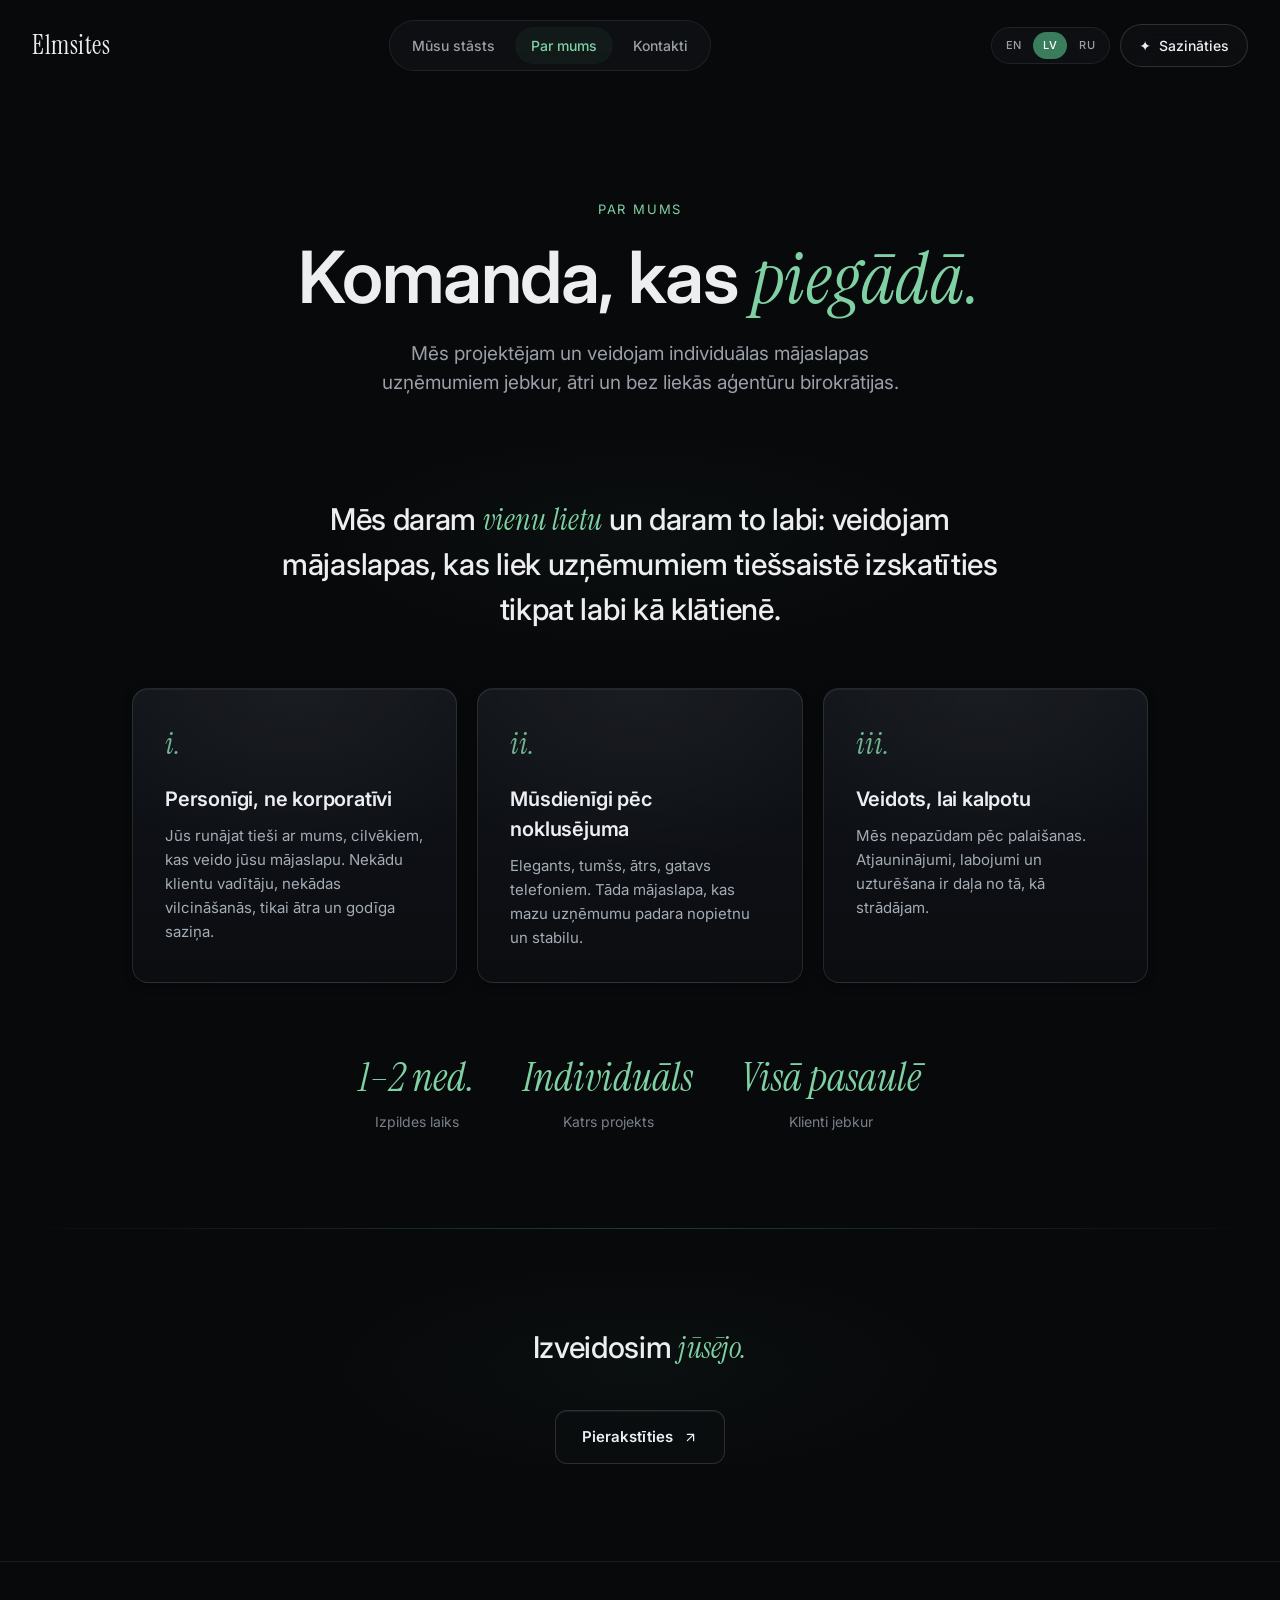
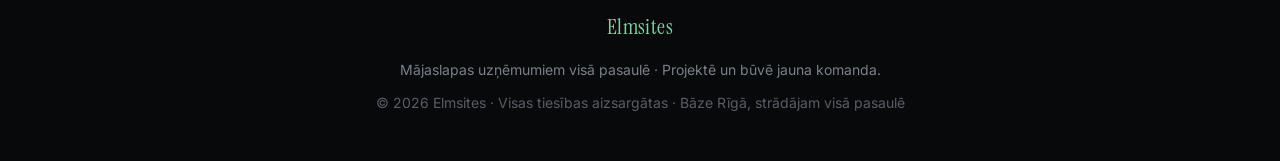
==== commit 1f4602b5: "Signup form, team voice, and a leaner home page Signup: - New signup.html: name, phone, email, busin" ====
--- a/about.html
+++ b/about.html
@@ -3,11 +3,11 @@
 <head>
 <meta charset="UTF-8" />
 <meta name="viewport" content="width=device-width, initial-scale=1.0" />
-<title>Par mani — Elmsites</title>
-<meta name="description" content="Elmsites ir viena cilvēka darbs — veidoju individuālas, mūsdienīgas mājaslapas uzņēmumiem Rīgā un visā pasaulē. Strādāju viens, runājat tieši ar mani." />
+<title>Par mums · Elmsites</title>
+<meta name="description" content="Elmsites ir jauna komanda, kas veido individuālas, mūsdienīgas mājaslapas uzņēmumiem Rīgā un visā pasaulē. Runājat tieši ar mums." />
 <link rel="canonical" href="https://elmsites.com/about.html" />
-<meta property="og:title" content="Par mani — Elmsites" />
-<meta property="og:description" content="Strādāju viens un veidoju individuālas, mūsdienīgas mājaslapas uzņēmumiem." />
+<meta property="og:title" content="Par mums · Elmsites" />
+<meta property="og:description" content="Veidojam individuālas, mūsdienīgas mājaslapas uzņēmumiem." />
 <meta property="og:url" content="https://elmsites.com/about.html" />
 <meta property="og:type" content="website" />
 <meta name="twitter:card" content="summary_large_image" />
@@ -22,7 +22,7 @@
   <nav class="nav" aria-label="Primary">
     <a href="index.html" class="logo">Elmsites</a>
     <div class="nav-pill">
-      <a href="our-story.html" data-i18n="nav.story">My Story</a>
+      <a href="our-story.html" data-i18n="nav.story">Our Story</a>
       <a href="about.html" aria-current="page" data-i18n="nav.about">About</a>
       <a href="contact.html" data-i18n="nav.contact">Contact</a>
     </div>
@@ -39,16 +39,16 @@
   <main id="main">
     <section class="page-hero"><div class="wrap">
       <div class="label" data-i18n="about.label">About</div>
-      <h1 data-i18n="about.h1">One person who <span class="kw">ships.</span></h1>
-      <p data-i18n="about.sub">I design and build custom websites for businesses anywhere — fast, without the agency bloat.</p>
+      <h1 data-i18n="about.h1">A team that <span class="kw">ships.</span></h1>
+      <p data-i18n="about.sub">We design and build custom websites for businesses anywhere, fast and without the agency bloat.</p>
     </div></section>
 
     <section class="block" style="border-top:none;padding-top:20px;"><div class="wrap">
-      <p class="lead" data-i18n="about.lead">I do <span class="kw">one thing</span> and do it well: build sites that make businesses look as good online as they do in person.</p>
+      <p class="lead" data-i18n="about.lead">We do <span class="kw">one thing</span> and do it well: build sites that make businesses look as good online as they do in person.</p>
       <div class="grid">
-        <div class="card"><div class="n" aria-hidden="true">i.</div><h2 data-i18n="about.card1.h">Personal, not corporate</h2><p data-i18n="about.card1.p">You talk directly to the person building your site — me. No account managers, no runaround, just fast and honest communication.</p></div>
+        <div class="card"><div class="n" aria-hidden="true">i.</div><h2 data-i18n="about.card1.h">Personal, not corporate</h2><p data-i18n="about.card1.p">You talk directly to us, the people building your site. No account managers, no runaround, just fast and honest communication.</p></div>
         <div class="card"><div class="n" aria-hidden="true">ii.</div><h2 data-i18n="about.card2.h">Modern by default</h2><p data-i18n="about.card2.p">Sleek, dark, fast, mobile-ready. The kind of site that makes a small business look established and serious.</p></div>
-        <div class="card"><div class="n" aria-hidden="true">iii.</div><h2 data-i18n="about.card3.h">Built to last</h2><p data-i18n="about.card3.p">I don't disappear after launch. Updates, tweaks, and upkeep are part of how I work.</p></div>
+        <div class="card"><div class="n" aria-hidden="true">iii.</div><h2 data-i18n="about.card3.h">Built to last</h2><p data-i18n="about.card3.p">We don't disappear after launch. Updates, tweaks, and upkeep are part of how we work.</p></div>
       </div>
       <div class="stats">
         <div class="stat"><div class="big" data-i18n="about.stat1.big">1–2 wk</div><div class="cap" data-i18n="about.stat1.cap">Turnaround</div></div>
@@ -60,7 +60,7 @@
     <section class="block"><div class="wrap">
       <p class="lead" data-i18n="about.cta.lead">Let's build <span class="kw">yours.</span></p>
       <div style="text-align:center;margin-top:40px;">
-        <a href="contact.html" class="btn"><span data-i18n="btn.demo">Get a free demo</span>
+        <a href="signup.html" class="btn"><span data-i18n="btn.demo">Sign up</span>
           <svg class="arr" width="15" height="15" viewBox="0 0 24 24" fill="none" stroke="currentColor" stroke-width="2" stroke-linecap="round" stroke-linejoin="round" aria-hidden="true" focusable="false"><path d="M7 17 17 7M7 7h10v10"/></svg>
         </a>
       </div>
@@ -69,8 +69,8 @@
 
   <footer>
     <div class="logo">Elmsites</div>
-    <div data-i18n="footer.tagline">Websites for businesses everywhere · Designed and built by one person.</div>
-    <div style="margin-top:12px;opacity:.7;" data-i18n="footer.copy">© 2026 Elmsites · Based in Riga, working worldwide</div>
+    <div data-i18n="footer.tagline">Websites for businesses everywhere · Designed and built by a young team.</div>
+    <div style="margin-top:12px;opacity:.7;" data-i18n="footer.copy">© 2026 Elmsites · All rights reserved · Based in Riga, working worldwide</div>
   </footer>
 
   <script src="js/i18n.js" defer></script>
--- a/css/style.css
+++ b/css/style.css
@@ -235,45 +235,6 @@
   .pcard-body .feat-col { width:70%; }
 }
 
-/* ============ DEMO FAN SHOWCASE ============ */
-.fan { position:relative; margin-top:60px; }
-.fan-track { position:relative; display:flex; align-items:center; justify-content:center;
-  height:clamp(390px,46vw,560px); }
-.fan-card { position:absolute; top:50%; left:50%; width:clamp(186px,20vw,248px); aspect-ratio:3/4;
-  margin:calc(-0.5 * clamp(186px,20vw,248px) * 4 / 3) 0 0 calc(-0.5 * clamp(186px,20vw,248px));
-  will-change:transform; }
-.fan-card-inner { position:relative; width:100%; height:100%; overflow:hidden; border-radius:14px;
-  border:1px solid var(--border-2); background:var(--surface);
-  box-shadow:0 18px 40px rgba(0,0,0,0.55), inset 0 1px 0 rgba(255,255,255,0.06); }
-.fan-card-inner::after { content:''; position:absolute; inset:0; pointer-events:none;
-  background:linear-gradient(180deg,transparent 55%,rgba(8,9,11,0.55)); }
-.fan-img { position:relative; z-index:1; width:100%; height:100%; object-fit:cover; display:block; }
-.fan-ph { position:absolute; inset:0; z-index:0; }
-.fan-ph svg { width:100%; height:100%; display:block; }
-.demo-badge { position:absolute; z-index:3; top:10px; left:10px; padding:4px 10px; border-radius:999px;
-  background:var(--accent); color:var(--accent-on); font-size:10px; font-weight:600;
-  letter-spacing:0.14em; text-transform:uppercase; box-shadow:0 2px 10px rgba(0,0,0,0.4); }
-
-/* base: hint only shows in the flat/scroll layouts below */
-.fan-hint { display:none; text-align:center; color:var(--muted); font-size:13px; margin-top:2px; }
-
-/* mobile: fan straightens into a deliberate horizontal snap-scroll */
-@media (max-width:639px){
-  .fan-track { height:auto; display:flex; justify-content:flex-start; align-items:stretch;
-    gap:14px; overflow-x:auto; scroll-snap-type:x mandatory;
-    padding:4px 20px 20px; margin:0 -20px; -webkit-overflow-scrolling:touch; }
-  .fan-card { position:relative; top:auto; left:auto; margin:0; flex:0 0 auto;
-    width:min(70vw,260px); scroll-snap-align:center;
-    transform:none !important; opacity:1 !important; }
-  .fan-hint { display:block; }
-}
-/* no-GSAP fallback: same deliberate scroll strip, at any width */
-.fan.is-flat .fan-track { height:auto; display:flex; justify-content:flex-start; align-items:stretch;
-  gap:14px; overflow-x:auto; scroll-snap-type:x mandatory; padding:4px 20px 20px; margin:0 -20px; }
-.fan.is-flat .fan-card { position:relative; top:auto; left:auto; margin:0; flex:0 0 auto;
-  width:min(70vw,248px); scroll-snap-align:center; transform:none !important; opacity:1 !important; }
-.fan.is-flat .fan-hint { display:block; }
-
 /* ============ PROCESS STRIP ============ */
 .process { display:grid; grid-template-columns:repeat(4,1fr); gap:16px; margin-top:56px; }
 .pstep { position:relative; padding:26px 22px; border:1px solid var(--border); border-radius:14px;
@@ -308,3 +269,268 @@
   .wrap{padding:0 20px;}
 }
 @media (prefers-reduced-motion: reduce){ html { scroll-behavior:auto; } }
+
+/* ============================================================
+   GREEN ACCENT EXPANSION
+   Green TEXT is always --accent-bright #7FD1A4 (10.9:1 on --bg = AAA).
+   --accent #3A7D5C is only 4.05:1 as text, so it is used for FILLS and
+   BORDERS only, never for type.
+   ============================================================ */
+
+/* eyebrow / section labels */
+.label,
+.features-head .label,
+.page-hero .label { color:var(--accent-bright); }
+
+/* the serif keyword highlight — the site's signature accent */
+.kw { color:var(--accent-bright); }
+.lead .kw { color:var(--accent-bright); }
+/* hero sits on the cool shader; keep its display type white so the band
+   behind it does not turn muddy, but let the sub-line keyword go green */
+.hero h1 .kw, .hero .rotate-word { color:var(--text); }
+.hero .sub .kw { color:var(--accent-bright); }
+
+/* numerals, stats, timeline */
+.card .n { color:var(--accent-bright); opacity:.85; }
+.stat .big { color:var(--accent-bright); }
+.tl-item .when { color:var(--accent-bright); }
+.tl-item { border-top-color:var(--accent-line); }
+
+/* cards lift with a green edge instead of plain white */
+.card:hover,
+.bcard:hover { border-color:var(--accent-line); box-shadow:0 0 0 1px var(--accent-wash), 0 10px 30px -18px var(--accent); }
+.method:hover { border-color:var(--accent-line); background:var(--accent-wash); }
+
+/* nav + language dock */
+.nav-pill a[aria-current="page"] { color:var(--accent-bright); background:var(--accent-wash); }
+.lang-dock a[aria-current="true"] { background:var(--accent); color:var(--accent-on); }
+
+/* section rules pick up a faint green centre */
+section.block { border-top-color:transparent; border-image:linear-gradient(90deg,transparent,var(--accent-line),transparent) 1; }
+
+/* pricing details */
+.price-suffix { color:var(--accent-bright); opacity:.75; }
+.addon-plus { border-color:var(--accent-line); color:var(--accent-bright); }
+.addon-price { color:var(--accent-bright); }
+.pill.em { background:var(--accent-wash); }
+
+/* misc */
+.leaf-divider { color:var(--accent-bright); }
+footer .logo { color:var(--accent-bright); }
+.socials a:hover { color:var(--accent-bright); }
+
+/* ============================================================
+   SIGNUP FORM
+   ============================================================ */
+.signup-hero { padding-bottom:40px; }
+.signup-block { border-top:none; padding-top:0; }
+.signup-shell { display:grid; grid-template-columns:1fr; gap:28px; align-items:start; }
+
+.signup-form { display:flex; flex-direction:column; gap:18px;
+  padding:32px; border:1px solid var(--border); border-radius:18px;
+  background:linear-gradient(180deg,rgba(255,255,255,0.025),transparent); }
+.f-row { display:grid; grid-template-columns:1fr; gap:18px; }
+
+/* floating-label field */
+.field { position:relative; }
+.field input, .field textarea {
+  width:100%; font-family:inherit; font-size:15px; color:var(--text);
+  background:rgba(8,9,11,0.6); border:1px solid var(--border-2); border-radius:12px;
+  padding:26px 16px 10px; outline:none; transition:border-color .18s, box-shadow .18s, background .18s;
+  -webkit-appearance:none; appearance:none;
+}
+.field textarea { padding-top:28px; resize:vertical; min-height:120px; line-height:1.6; }
+.field label {
+  position:absolute; left:16px; top:16px; font-size:15px; color:var(--muted);
+  pointer-events:none; transform-origin:0 0; transition:transform .16s ease, color .16s ease;
+}
+.field input:focus, .field textarea:focus { border-color:var(--accent); box-shadow:0 0 0 3px var(--accent-wash); background:rgba(8,9,11,0.85); }
+/* raise the label when focused or filled */
+.field input:focus + label,
+.field textarea:focus + label,
+.field input:not(:placeholder-shown) + label,
+.field textarea:not(:placeholder-shown) + label { transform:translateY(-9px) scale(.76); color:var(--accent-bright); }
+.f-opt { color:var(--muted); font-size:.9em; }
+
+/* validation */
+.f-err { display:none; margin-top:6px; font-size:12.5px; color:#FF8E8E; }
+.field.is-bad input, .field.is-bad textarea { border-color:#B4453F; box-shadow:0 0 0 3px rgba(180,69,63,.16); }
+.field.is-bad .f-err { display:block; }
+.field.is-bad input:focus + label, .field.is-bad input:not(:placeholder-shown) + label { color:#FF8E8E; }
+
+/* package picker */
+.pkg { border:0; padding:0; margin:2px 0 0; }
+.pkg legend { font-size:13px; letter-spacing:.06em; text-transform:uppercase; color:var(--muted); padding:0 0 12px; }
+.pkg-opts { display:grid; grid-template-columns:repeat(2,1fr); gap:10px; }
+.pkg-opt { position:relative; display:flex; align-items:baseline; gap:8px; cursor:pointer;
+  padding:14px 16px; border:1px solid var(--border-2); border-radius:12px;
+  background:rgba(8,9,11,0.5); transition:border-color .18s, background .18s; }
+.pkg-opt:hover { border-color:var(--accent-line); }
+.pkg-opt input { position:absolute; opacity:0; width:0; height:0; }
+.pkg-name { font-size:14px; font-weight:500; }
+.pkg-price { margin-left:auto; font-family:'Instrument Serif',Georgia,serif; font-size:17px; color:var(--muted-2); }
+.pkg-opt:has(input:checked) { border-color:var(--accent); background:var(--accent-wash); }
+.pkg-opt:has(input:checked) .pkg-price { color:var(--accent-bright); }
+.pkg-opt:has(input:focus-visible) { outline:2px solid var(--accent-bright); outline-offset:2px; }
+
+/* submit */
+.submit-btn { display:inline-flex; align-items:center; justify-content:center; gap:10px;
+  margin-top:4px; padding:17px 26px; border:0; border-radius:12px; cursor:pointer;
+  font-family:inherit; font-size:15.5px; font-weight:600;
+  background:var(--accent); color:var(--accent-on); transition:background .18s, transform .18s, box-shadow .18s; }
+.submit-btn:hover { background:#46946D; transform:translateY(-1px); box-shadow:0 12px 30px -14px var(--accent); }
+.submit-btn:active { transform:translateY(0); }
+.submit-btn[disabled] { opacity:.6; cursor:default; transform:none; box-shadow:none; }
+.submit-btn .arr { transition:transform .18s; }
+.submit-btn:hover .arr { transform:translateX(3px); }
+.f-note { color:var(--muted); font-size:12.5px; line-height:1.6; text-align:center; margin-top:2px; }
+
+/* success state */
+.signup-done { padding:44px 32px; border:1px solid var(--accent-line); border-radius:18px;
+  background:linear-gradient(180deg,var(--accent-wash),transparent); text-align:center; }
+.done-mark { width:52px; height:52px; margin:0 auto 20px; display:grid; place-items:center;
+  border-radius:999px; background:var(--accent); color:var(--accent-on); }
+.signup-done h2 { font-family:'Instrument Serif',Georgia,serif; font-weight:400; font-size:30px; }
+.signup-done p { color:var(--muted-2); font-size:15.5px; line-height:1.7; max-width:44ch; margin:12px auto 24px; }
+
+/* side rail */
+.signup-aside { display:grid; gap:20px; }
+.aside-item { padding:22px 24px; border:1px solid var(--border); border-radius:14px;
+  background:linear-gradient(180deg,rgba(255,255,255,0.02),transparent); }
+.aside-n { font-family:'Instrument Serif',Georgia,serif; font-style:italic; font-size:22px;
+  color:var(--accent-bright); opacity:.85; margin-bottom:8px; }
+.aside-item h3 { font-size:16px; font-weight:600; margin-bottom:6px; }
+.aside-item p { color:var(--muted-2); font-size:14px; line-height:1.6; }
+
+@media (min-width:640px){ .f-row { grid-template-columns:1fr 1fr; } }
+@media (min-width:960px){
+  .signup-shell { grid-template-columns:1.55fr 1fr; gap:34px; }
+  .pkg-opts { grid-template-columns:repeat(4,1fr); }
+  .pkg-opt { flex-direction:column; align-items:flex-start; gap:2px; }
+  .pkg-price { margin-left:0; }
+}
+/* [hidden] must beat the display rules above, or the form stays visible
+   behind the success card once it is submitted. */
+.signup-form[hidden], .signup-done[hidden], .signup-shell [hidden] { display:none; }
+
+/* honeypot: off-screen for humans, still fillable by bots */
+.hp { position:absolute; left:-9999px; width:1px; height:1px; overflow:hidden; }
+
+/* send failure banner */
+.form-error { margin:0; padding:13px 16px; border-radius:11px; font-size:14px; line-height:1.55;
+  color:#FFC9C9; background:rgba(180,69,63,.14); border:1px solid rgba(180,69,63,.5); }
+.form-error[hidden] { display:none; }
+
+/* mail hand-off card reads as informational, not as a confirmed send */
+.signup-mail { border-color:var(--border-2); background:linear-gradient(180deg,rgba(255,255,255,0.03),transparent); }
+.signup-mail .done-mark { background:transparent; color:var(--accent-bright); border:1px solid var(--accent-line); }
+
+
+/* ============================================================
+   VISUAL POLISH PASS
+   The page runs four card-grid sections back to back, so the fixes
+   here are about surface, rhythm and hierarchy rather than new
+   decoration: give the cards a real surface so they stop reading as
+   flat black, tighten the cavernous section gaps, and make the
+   section eyebrow a designed element instead of grey text.
+   ============================================================ */
+
+/* ---- rhythm: 120px top AND bottom left huge dead stretches ---- */
+section.block { padding:96px 0; }
+.features-head { max-width:660px; }
+.features-head h2 { line-height:1.06; }
+.features-head > p { margin-top:14px; font-size:16.5px; line-height:1.65; color:var(--muted-2); }
+.grid   { margin-top:56px; }
+.bento  { margin-top:48px; }
+.process{ margin-top:48px; }
+.pricing-grid { margin-top:48px; }
+
+
+/* ---- cards get an actual surface + readable edge ---- */
+.card, .bcard, .pstep {
+  border-color:rgba(255,255,255,0.10);
+  background:
+    radial-gradient(120% 100% at 50% 0%, rgba(255,255,255,0.045), transparent 62%),
+    linear-gradient(180deg, #101318, #0B0D11);
+  box-shadow:inset 0 1px 0 rgba(255,255,255,0.05), 0 2px 10px rgba(0,0,0,0.35);
+  transition:border-color .22s ease, transform .22s ease, box-shadow .22s ease;
+}
+.card:hover, .bcard:hover, .pstep:hover {
+  transform:translateY(-3px);
+  border-color:var(--accent-line);
+  box-shadow:inset 0 1px 0 rgba(255,255,255,0.07),
+             0 0 0 1px var(--accent-wash),
+             0 18px 40px -22px var(--accent);
+}
+
+/* pricing cards share the surface but keep the featured card distinct */
+.pricing-grid .bcard { background:
+    radial-gradient(120% 100% at 50% 0%, rgba(255,255,255,0.04), transparent 60%),
+    linear-gradient(180deg, #101318, #0B0D11); }
+.pricing-grid .pcard-featured {
+  border-color:var(--accent-line);
+  box-shadow:inset 0 1px 0 rgba(255,255,255,0.07), 0 26px 60px -40px var(--accent); }
+
+/* ---- lift the type a touch so headings carry the sections ---- */
+.card h2   { font-size:20px; letter-spacing:-0.01em; }
+.bcard h3  { font-size:18.5px; font-weight:600; letter-spacing:-0.01em; }
+.pstep h3  { font-size:17.5px; letter-spacing:-0.01em; }
+.card p, .bcard p, .pstep p { color:#A4ACB6; }
+
+/* ---- a soft glow behind each section header adds depth to the black ---- */
+section.block > .wrap { position:relative; }
+section.block > .wrap::before {
+  content:''; position:absolute; top:-60px; left:50%; transform:translateX(-50%);
+  width:min(760px,90%); height:260px; pointer-events:none; z-index:-1;
+  background:radial-gradient(60% 60% at 50% 40%, var(--accent-wash), transparent 70%);
+  opacity:.55;
+}
+
+/* ============================================================
+   CLIENTS / TESTIMONIALS
+   Grid is auto-fit so it reads as deliberate with one card and
+   flows into 2 or 3 columns as real clients are added - no layout
+   work needed when a card is uncommented.
+   ============================================================ */
+.tgrid { display:grid; gap:18px; margin-top:48px;
+  grid-template-columns:repeat(auto-fit, minmax(300px, 1fr)); }
+/* with a single card, keep it from stretching the full width */
+.tgrid:has(> .tcard:only-of-type) { max-width:720px; margin-left:auto; margin-right:auto; }
+
+.tcard { display:flex; flex-direction:column; padding:28px 28px 22px;
+  border:1px solid rgba(255,255,255,0.10); border-radius:18px;
+  background:
+    radial-gradient(120% 100% at 50% 0%, rgba(255,255,255,0.045), transparent 62%),
+    linear-gradient(180deg,#101318,#0B0D11);
+  box-shadow:inset 0 1px 0 rgba(255,255,255,0.05), 0 2px 10px rgba(0,0,0,0.35);
+  transition:border-color .22s ease, transform .22s ease, box-shadow .22s ease; }
+.tcard:hover { transform:translateY(-3px); border-color:var(--accent-line);
+  box-shadow:inset 0 1px 0 rgba(255,255,255,0.07), 0 0 0 1px var(--accent-wash), 0 18px 40px -22px var(--accent); }
+
+.tcard-top { display:flex; align-items:center; gap:9px; }
+.tstars { display:inline-flex; gap:3px; color:var(--accent-bright); }
+.tscore { font-size:13.5px; font-weight:600; color:var(--muted-2); font-variant-numeric:tabular-nums; }
+
+.tquote { margin:16px 0 0; font-family:'Instrument Serif',Georgia,serif; font-weight:400;
+  font-size:clamp(19px,2.2vw,24px); line-height:1.45; letter-spacing:-0.01em; flex:1 1 auto; }
+
+.twho { display:flex; align-items:center; gap:12px; margin-top:22px; padding-top:18px;
+  border-top:1px solid var(--border); }
+.tavatar { display:grid; place-items:center; flex:0 0 auto; width:38px; height:38px;
+  border-radius:999px; background:var(--accent); color:var(--accent-on);
+  font-size:12.5px; font-weight:700; letter-spacing:.04em; }
+.tid { display:flex; flex-direction:column; min-width:0; }
+.tname { font-size:14.5px; font-weight:600; }
+.trole { font-size:12.5px; color:var(--muted); }
+.tlink { display:grid; place-items:center; flex:0 0 auto; margin-left:auto;
+  width:32px; height:32px; border-radius:999px; border:1px solid var(--border-2);
+  color:var(--muted-2); transition:color .2s, border-color .2s, background .2s; }
+.tlink:hover { color:var(--accent-bright); border-color:var(--accent-line); background:var(--accent-wash); }
+
+/* true, checkable facts - carries the section while there is one testimonial */
+.tfacts { list-style:none; margin:32px auto 0; padding:22px 0 0; max-width:900px;
+  display:flex; flex-wrap:wrap; justify-content:center; gap:14px 30px;
+  border-top:1px solid var(--border); }
+.tfacts li { display:flex; align-items:center; gap:9px; font-size:14px; color:var(--muted-2); }
+.tfacts li::before { content:''; width:6px; height:6px; border-radius:2px;
+  background:var(--accent-bright); flex:0 0 auto; }
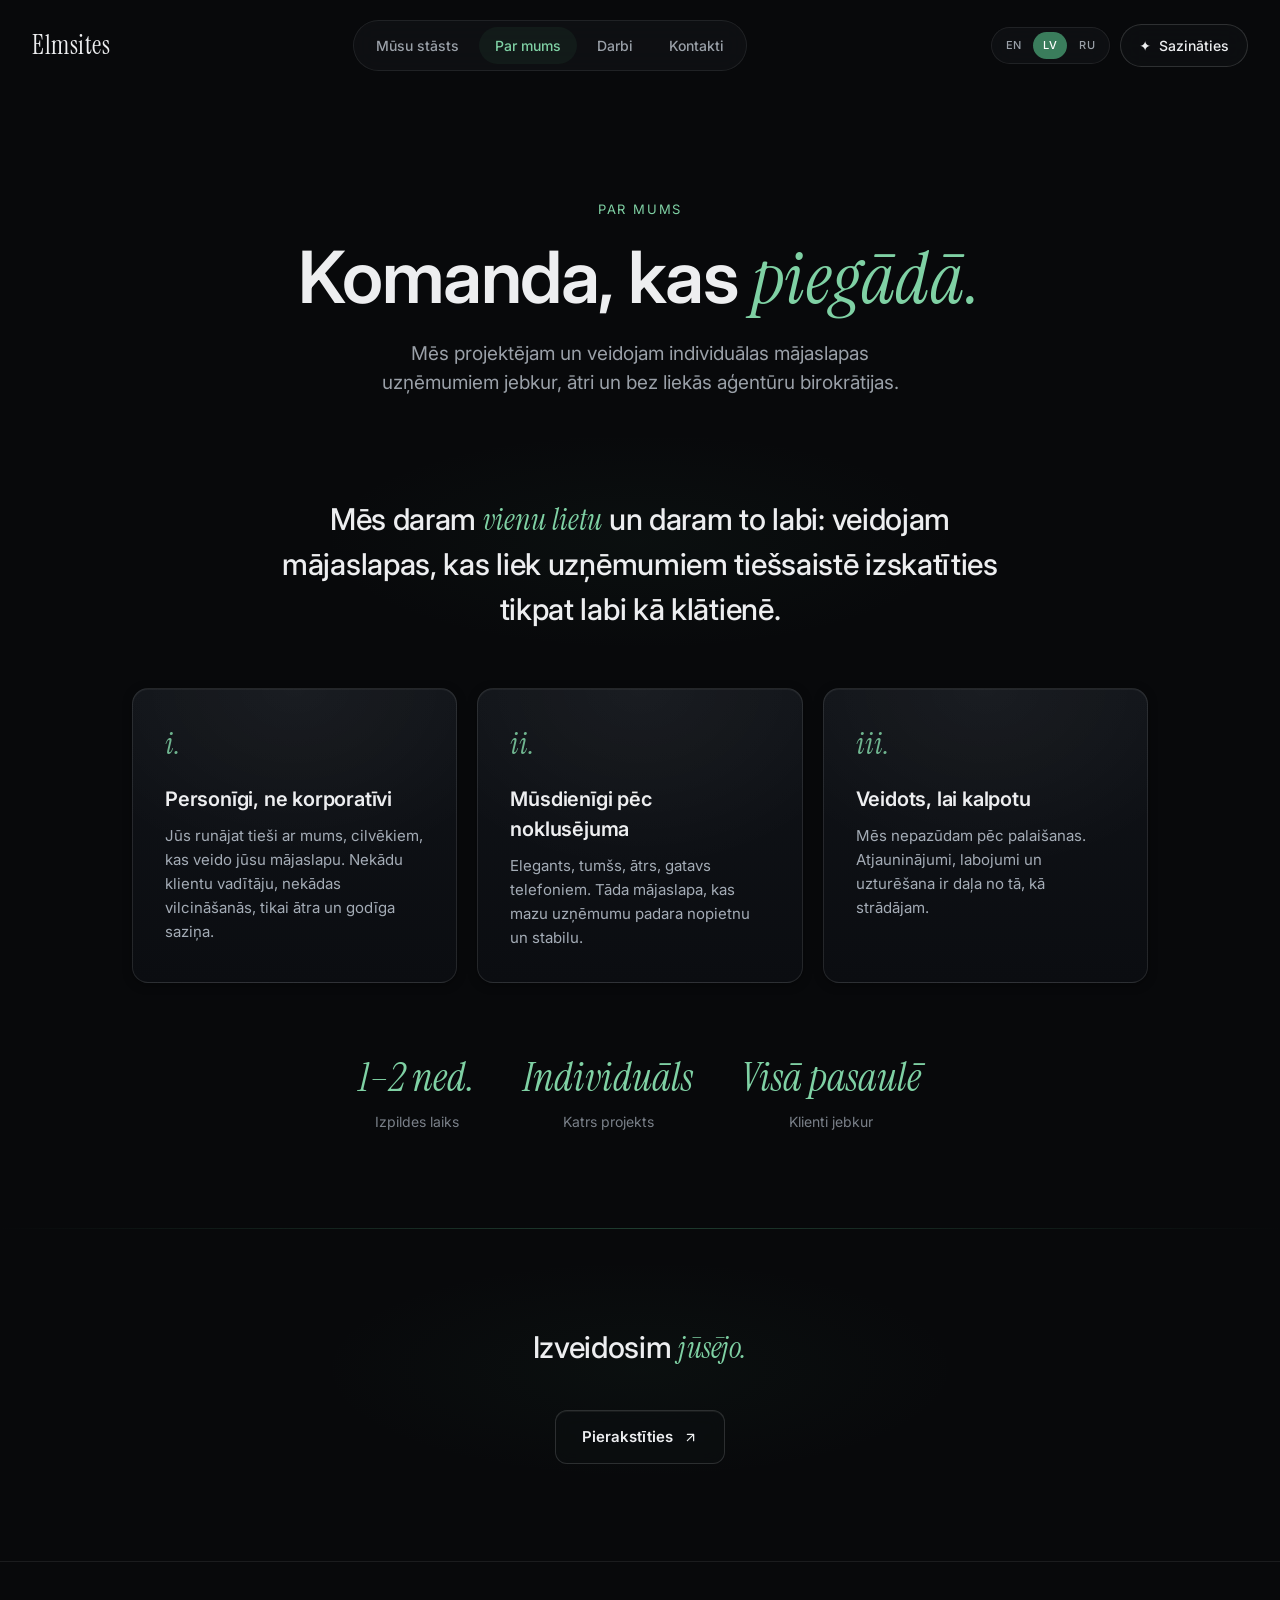
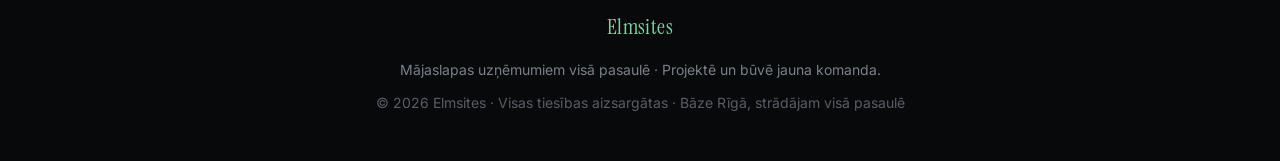
==== commit cbc138b3: "Add darbi.html work page, home teaser and Darbi nav - New darbi.html: page-hero plus a .work-list ho" ====
--- a/about.html
+++ b/about.html
@@ -24,6 +24,7 @@
     <div class="nav-pill">
       <a href="our-story.html" data-i18n="nav.story">Our Story</a>
       <a href="about.html" aria-current="page" data-i18n="nav.about">About</a>
+      <a href="darbi.html" data-i18n="nav.work">Work</a>
       <a href="contact.html" data-i18n="nav.contact">Contact</a>
     </div>
     <div class="nav-right">
--- a/css/style.css
+++ b/css/style.css
@@ -534,3 +534,68 @@
 .tfacts li { display:flex; align-items:center; gap:9px; font-size:14px; color:var(--muted-2); }
 .tfacts li::before { content:''; width:6px; height:6px; border-radius:2px;
   background:var(--accent-bright); flex:0 0 auto; }
+
+/* ============================================================
+   WORK TEASER (home) + WORK PAGE (darbi.html)
+   ============================================================ */
+
+/* --- compact teaser on the home page --- */
+.work-teaser .wrap { text-align:center; }
+.teaser-line { font-family:'Instrument Serif',Georgia,serif; font-weight:400;
+  font-size:clamp(22px,3vw,30px); line-height:1.4; letter-spacing:-0.01em;
+  margin-bottom:26px; }
+
+/* --- work entries list --- */
+.work-list { display:flex; flex-direction:column; gap:28px; margin-top:8px; }
+
+.work { display:grid; gap:0; border:1px solid rgba(255,255,255,0.10); border-radius:18px;
+  overflow:hidden;
+  background:
+    radial-gradient(120% 100% at 50% 0%, rgba(255,255,255,0.045), transparent 62%),
+    linear-gradient(180deg,#101318,#0B0D11);
+  box-shadow:inset 0 1px 0 rgba(255,255,255,0.05), 0 2px 10px rgba(0,0,0,0.35);
+  transition:border-color .22s ease, box-shadow .22s ease; }
+.work:hover { border-color:var(--accent-line);
+  box-shadow:inset 0 1px 0 rgba(255,255,255,0.07), 0 0 0 1px var(--accent-wash), 0 18px 44px -24px var(--accent); }
+
+/* screenshot in a restrained browser frame */
+.work-shot { padding:18px 18px 0; }
+.shot-frame { border:1px solid var(--border-2); border-radius:12px; overflow:hidden;
+  background:var(--surface); box-shadow:0 20px 46px -30px rgba(0,0,0,.95); }
+.shot-bar { display:flex; align-items:center; gap:6px; padding:9px 12px;
+  background:#141821; border-bottom:1px solid var(--border); }
+.shot-dot { width:7px; height:7px; border-radius:999px; background:#2E353E; flex:0 0 auto; }
+.shot-url { margin-left:10px; padding:3px 12px; border-radius:999px; background:#0C0F13;
+  color:var(--muted); font-size:11px; letter-spacing:.02em; }
+.shot-frame img { display:block; width:100%; height:auto; }
+/* keeps the frame from collapsing before the screenshot is supplied */
+.shot-frame img[src$="rumauto-screenshot.jpg"] { min-height:120px; background:#0F1114; }
+
+.work-info { padding:24px 24px 26px; }
+.work-name { font-family:'Instrument Serif',Georgia,serif; font-weight:400;
+  font-size:clamp(28px,4vw,38px); line-height:1.05; letter-spacing:-0.01em; }
+.work-meta { color:var(--accent-bright); font-size:12.5px; letter-spacing:.12em;
+  text-transform:uppercase; margin-top:8px; }
+.work-desc { color:#A4ACB6; font-size:15.5px; line-height:1.7; margin-top:14px; max-width:52ch; }
+
+/* testimonial - placeholder until the client supplies real words */
+.work-quote { margin:22px 0 0; padding:18px 20px; border-left:2px solid var(--accent-line);
+  background:var(--accent-wash); border-radius:0 12px 12px 0; }
+.work-quote blockquote { margin:0; font-family:'Instrument Serif',Georgia,serif;
+  font-size:clamp(17px,2vw,21px); line-height:1.5; color:var(--text); }
+.work-quote figcaption { display:flex; flex-wrap:wrap; align-items:baseline; gap:4px 10px; margin-top:12px; }
+.wq-name { font-family:'Inter',system-ui,sans-serif; font-size:13.5px; font-weight:600; }
+.wq-biz { font-size:12.5px; color:var(--muted); }
+
+.work-cta { margin-top:24px; }
+
+@media (min-width:860px){
+  .work { grid-template-columns:1.25fr 1fr; align-items:center; }
+  .work-shot { padding:22px 0 22px 22px; }
+  .work-info { padding:24px 28px; }
+}
+@media (max-width:420px){
+  .work-shot { padding:12px 12px 0; }
+  .work-info { padding:20px 18px 22px; }
+  .work-quote { padding:15px 16px; }
+}
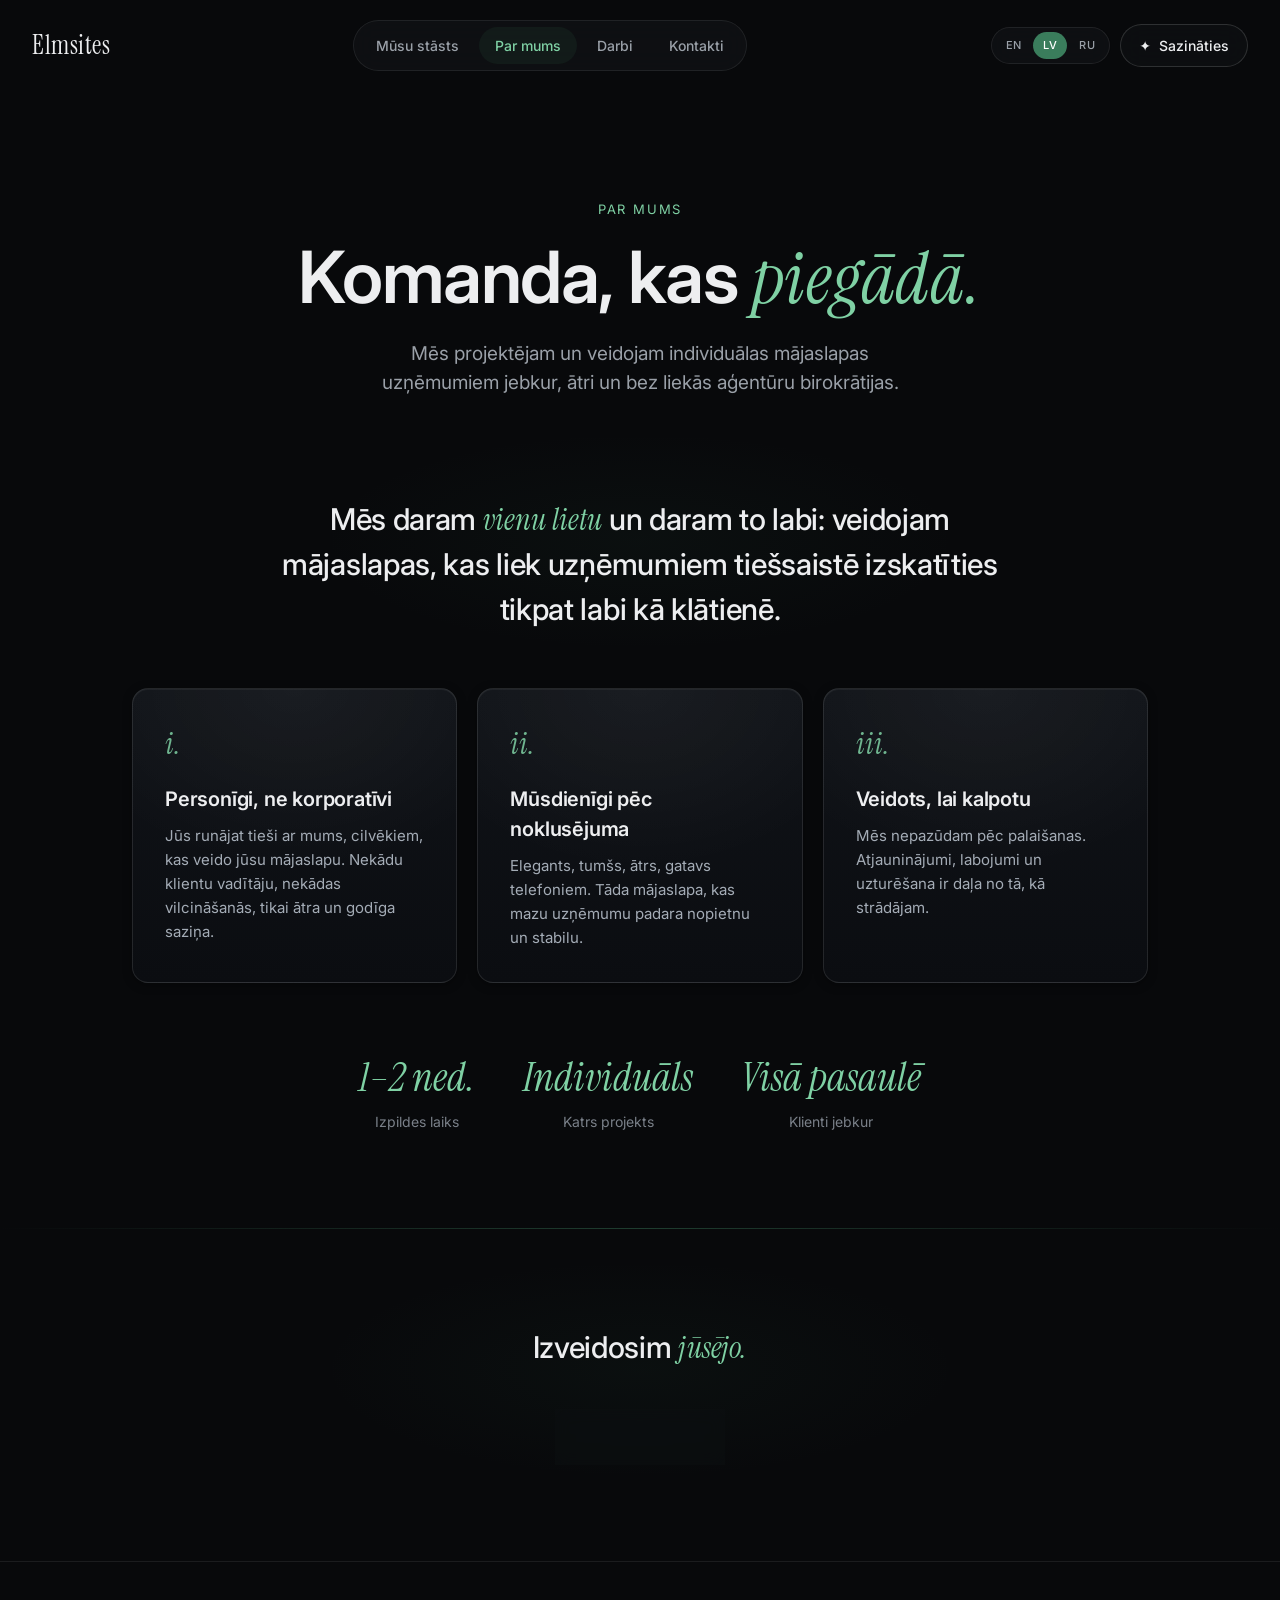
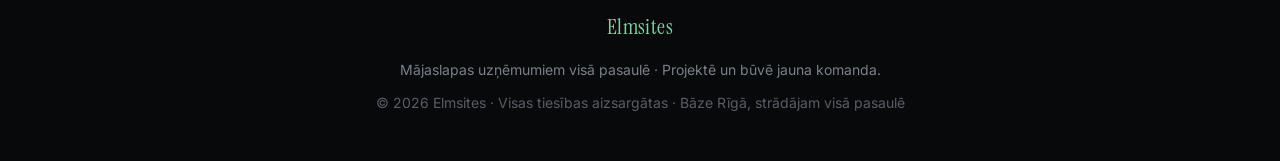
==== commit e690d557: "Use extensionless URLs to match how Cloudflare serves the site Workers Assets serves /about and 307-" ====
--- a/about.html
+++ b/about.html
@@ -5,10 +5,10 @@
 <meta name="viewport" content="width=device-width, initial-scale=1.0" />
 <title>Par mums · Elmsites</title>
 <meta name="description" content="Elmsites ir jauna komanda, kas veido individuālas, mūsdienīgas mājaslapas uzņēmumiem Rīgā un visā pasaulē. Runājat tieši ar mums." />
-<link rel="canonical" href="https://elmsites.com/about.html" />
+<link rel="canonical" href="https://elmsites.com/about" />
 <meta property="og:title" content="Par mums · Elmsites" />
 <meta property="og:description" content="Veidojam individuālas, mūsdienīgas mājaslapas uzņēmumiem." />
-<meta property="og:url" content="https://elmsites.com/about.html" />
+<meta property="og:url" content="https://elmsites.com/about" />
 <meta property="og:type" content="website" />
 <meta name="twitter:card" content="summary_large_image" />
 <link rel="preconnect" href="https://fonts.googleapis.com" />
@@ -20,12 +20,12 @@
   <a class="skip-link" href="#main">Skip to content</a>
 
   <nav class="nav" aria-label="Primary">
-    <a href="index.html" class="logo">Elmsites</a>
+    <a href="/" class="logo">Elmsites</a>
     <div class="nav-pill">
-      <a href="our-story.html" data-i18n="nav.story">Our Story</a>
-      <a href="about.html" aria-current="page" data-i18n="nav.about">About</a>
-      <a href="darbi.html" data-i18n="nav.work">Work</a>
-      <a href="contact.html" data-i18n="nav.contact">Contact</a>
+      <a href="/our-story" data-i18n="nav.story">Our Story</a>
+      <a href="/about" aria-current="page" data-i18n="nav.about">About</a>
+      <a href="/darbi" data-i18n="nav.work">Work</a>
+      <a href="/contact" data-i18n="nav.contact">Contact</a>
     </div>
     <div class="nav-right">
       <div class="lang-dock" role="navigation" aria-label="Language">
@@ -33,7 +33,7 @@
         <a href="#" data-locale="lv" aria-current="true">LV</a>
         <a href="#" data-locale="ru">RU</a>
       </div>
-      <a href="contact.html" class="nav-cta" aria-label="Contact Us"><span aria-hidden="true">✦</span><span class="cta-label" data-i18n="nav.cta"> Contact Us</span></a>
+      <a href="/contact" class="nav-cta" aria-label="Contact Us"><span aria-hidden="true">✦</span><span class="cta-label" data-i18n="nav.cta"> Contact Us</span></a>
     </div>
   </nav>
 
@@ -61,7 +61,7 @@
     <section class="block"><div class="wrap">
       <p class="lead" data-i18n="about.cta.lead">Let's build <span class="kw">yours.</span></p>
       <div style="text-align:center;margin-top:40px;">
-        <a href="signup.html" class="btn"><span data-i18n="btn.demo">Sign up</span>
+        <a href="/signup" class="btn"><span data-i18n="btn.demo">Sign up</span>
           <svg class="arr" width="15" height="15" viewBox="0 0 24 24" fill="none" stroke="currentColor" stroke-width="2" stroke-linecap="round" stroke-linejoin="round" aria-hidden="true" focusable="false"><path d="M7 17 17 7M7 7h10v10"/></svg>
         </a>
       </div>
